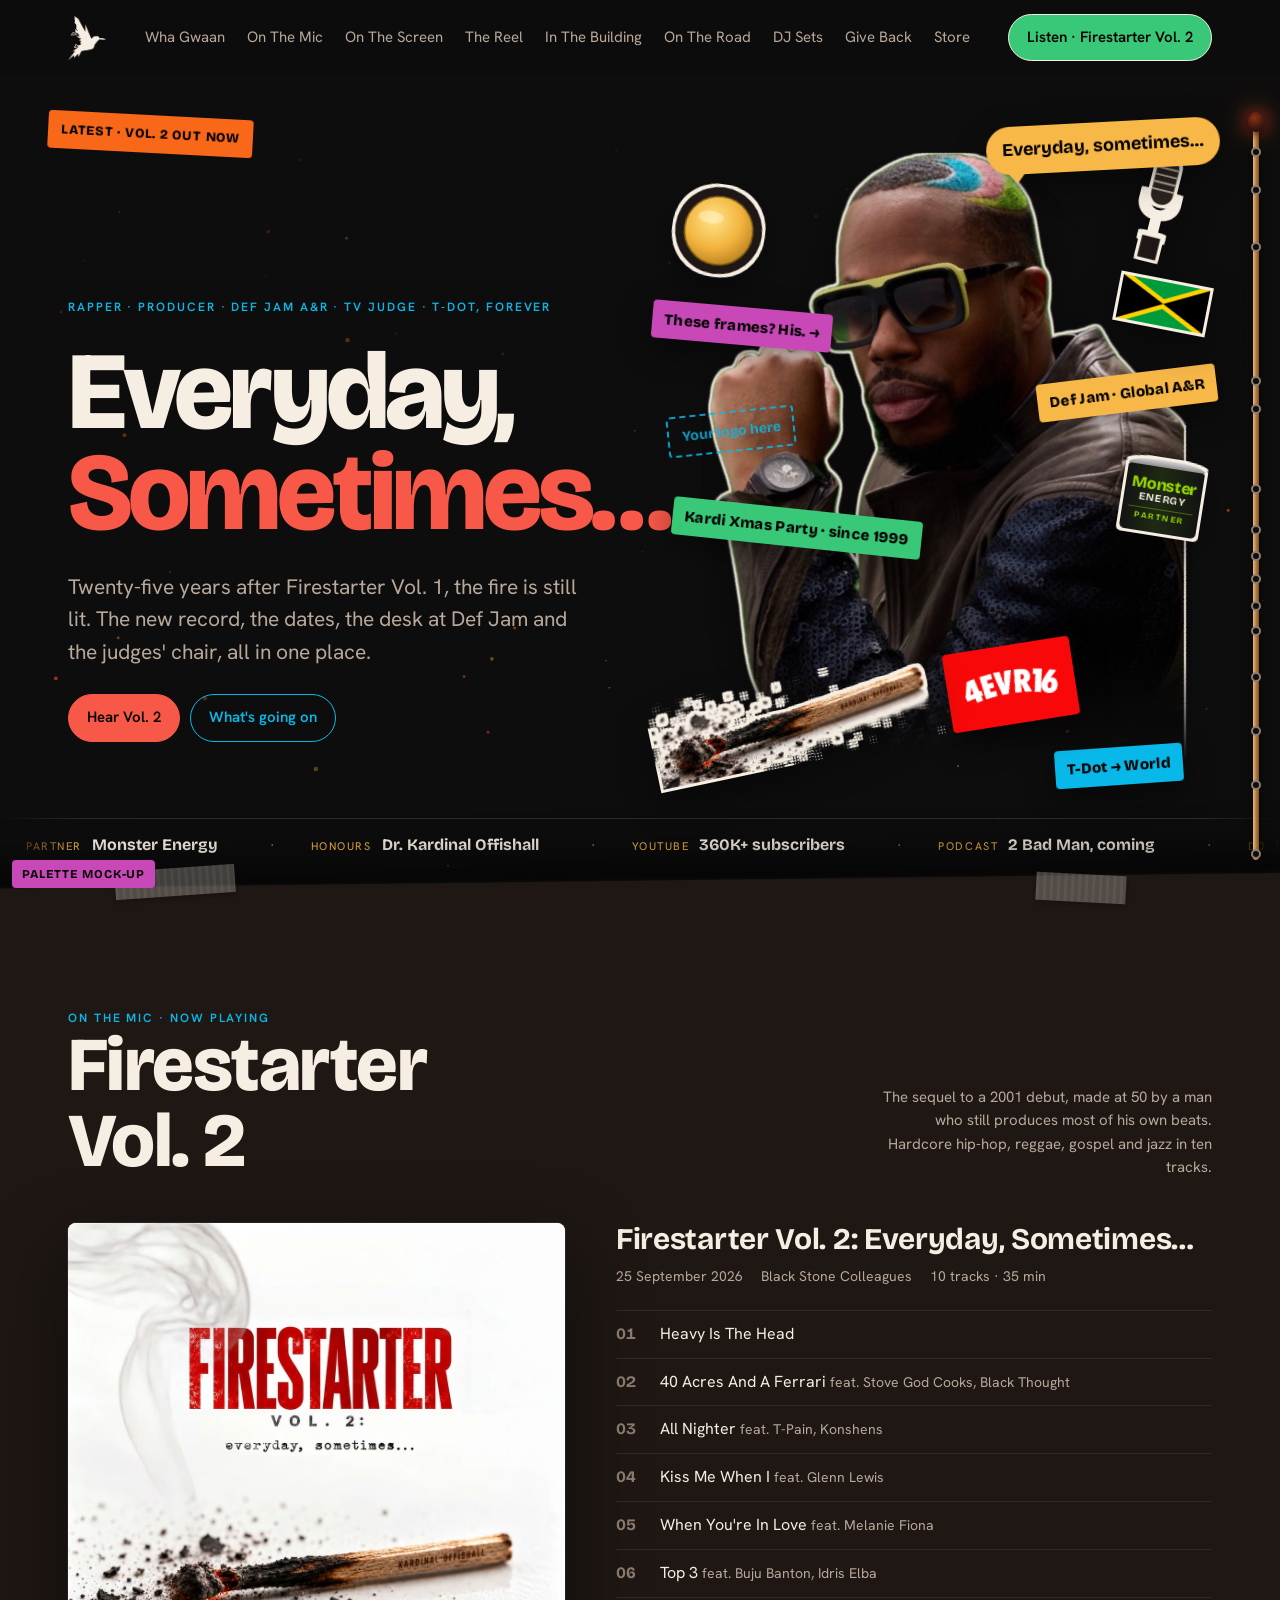
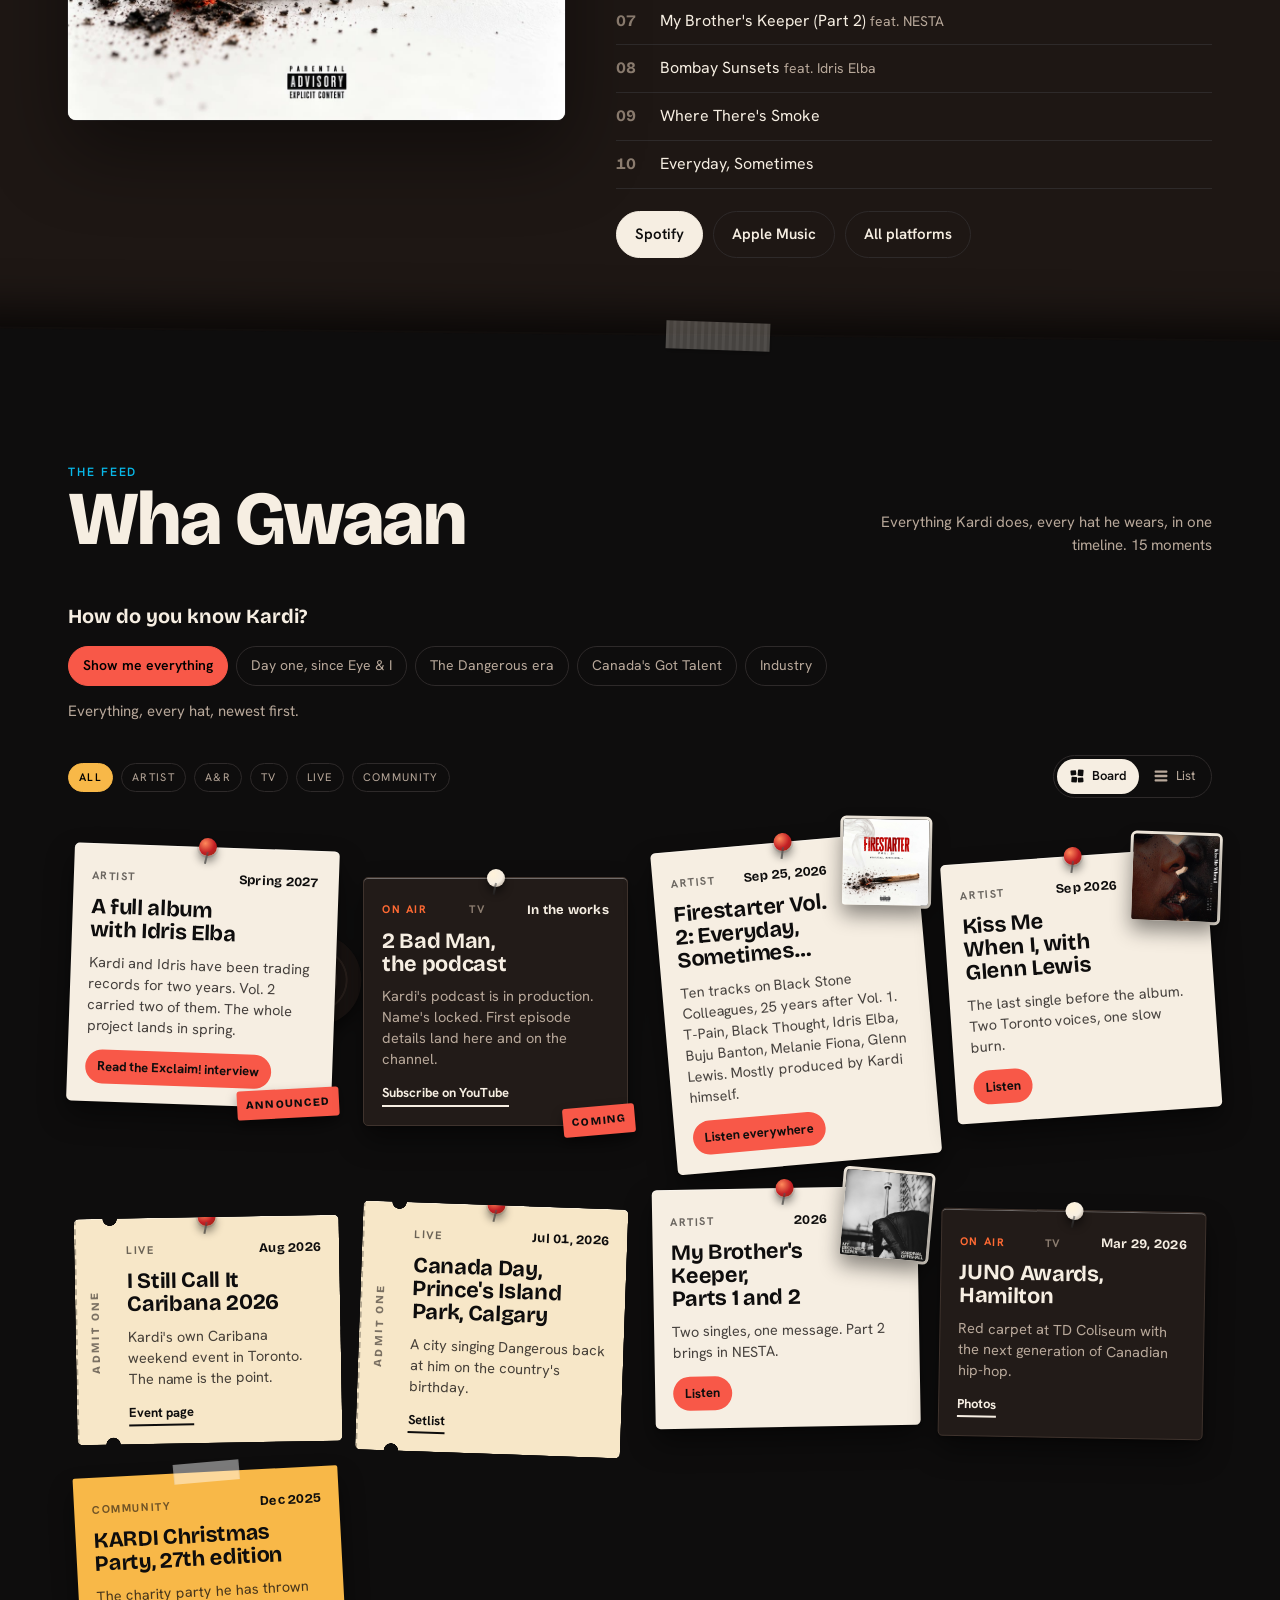
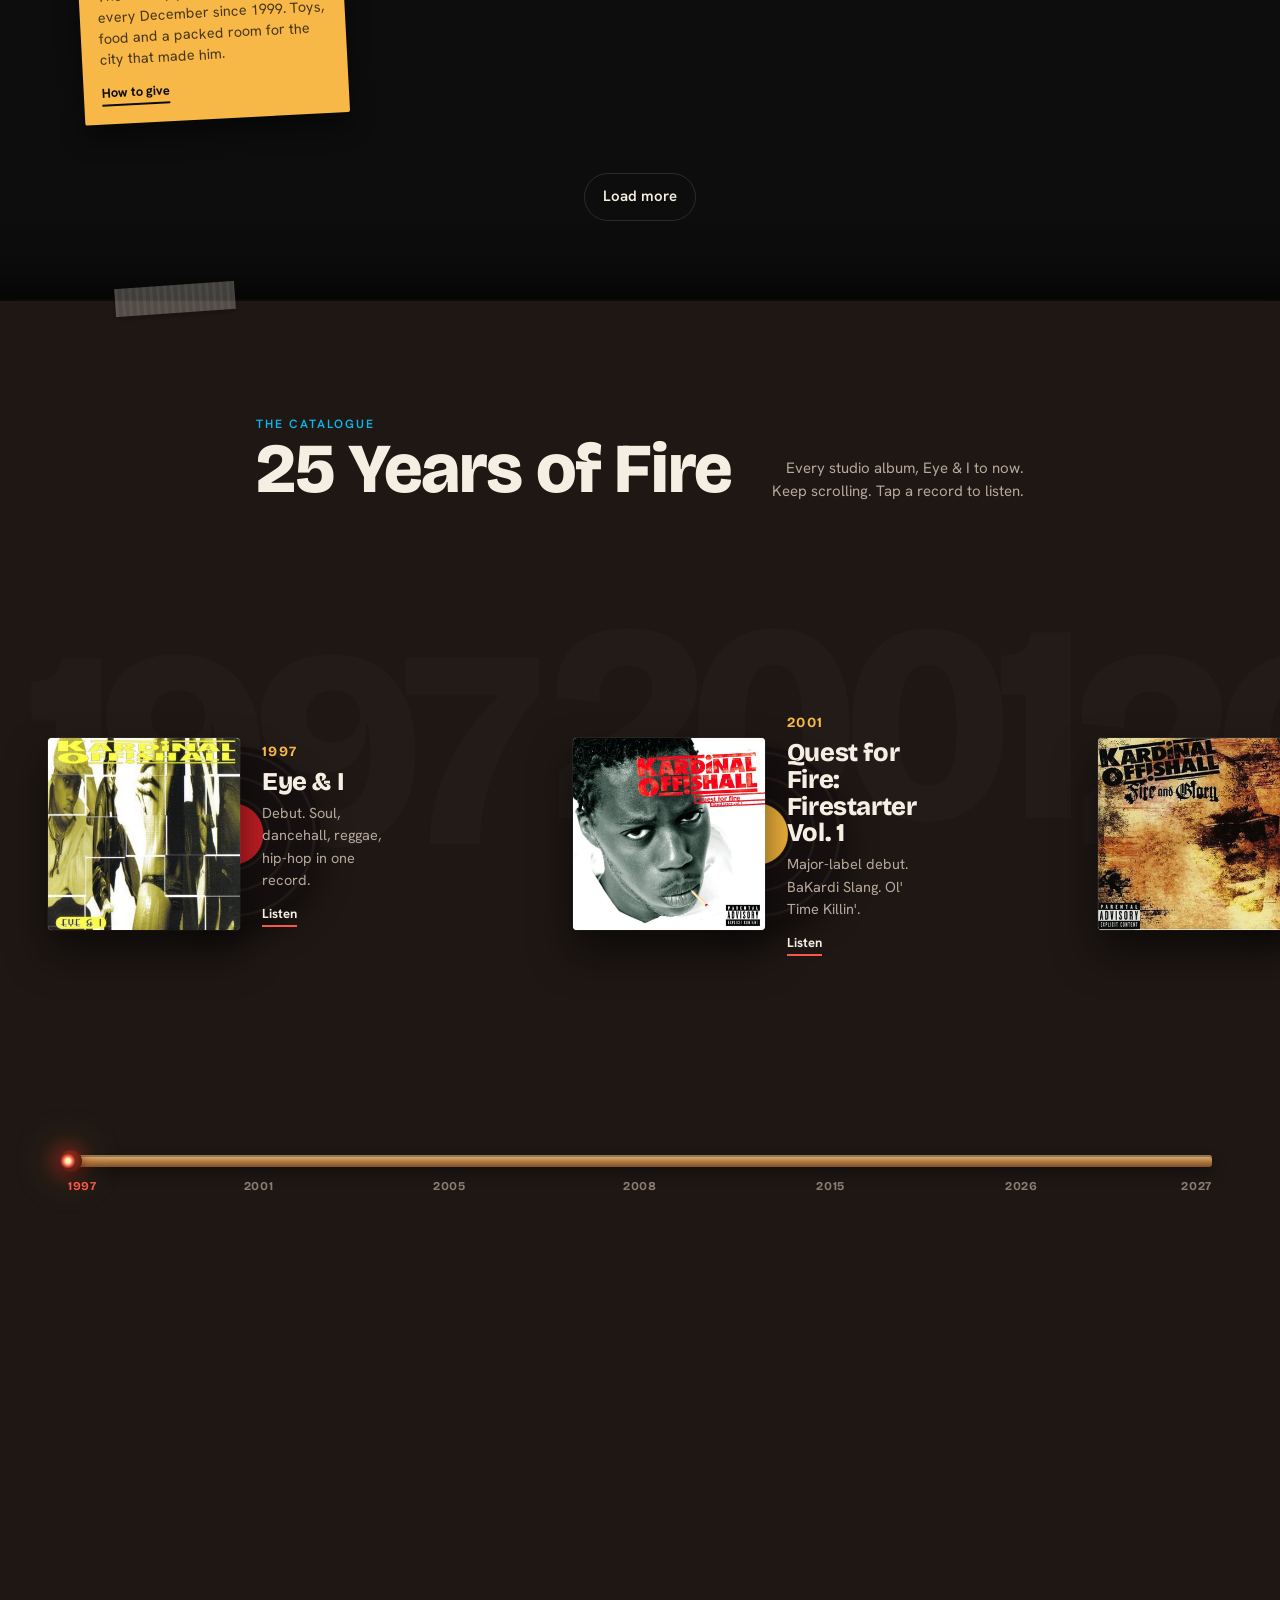
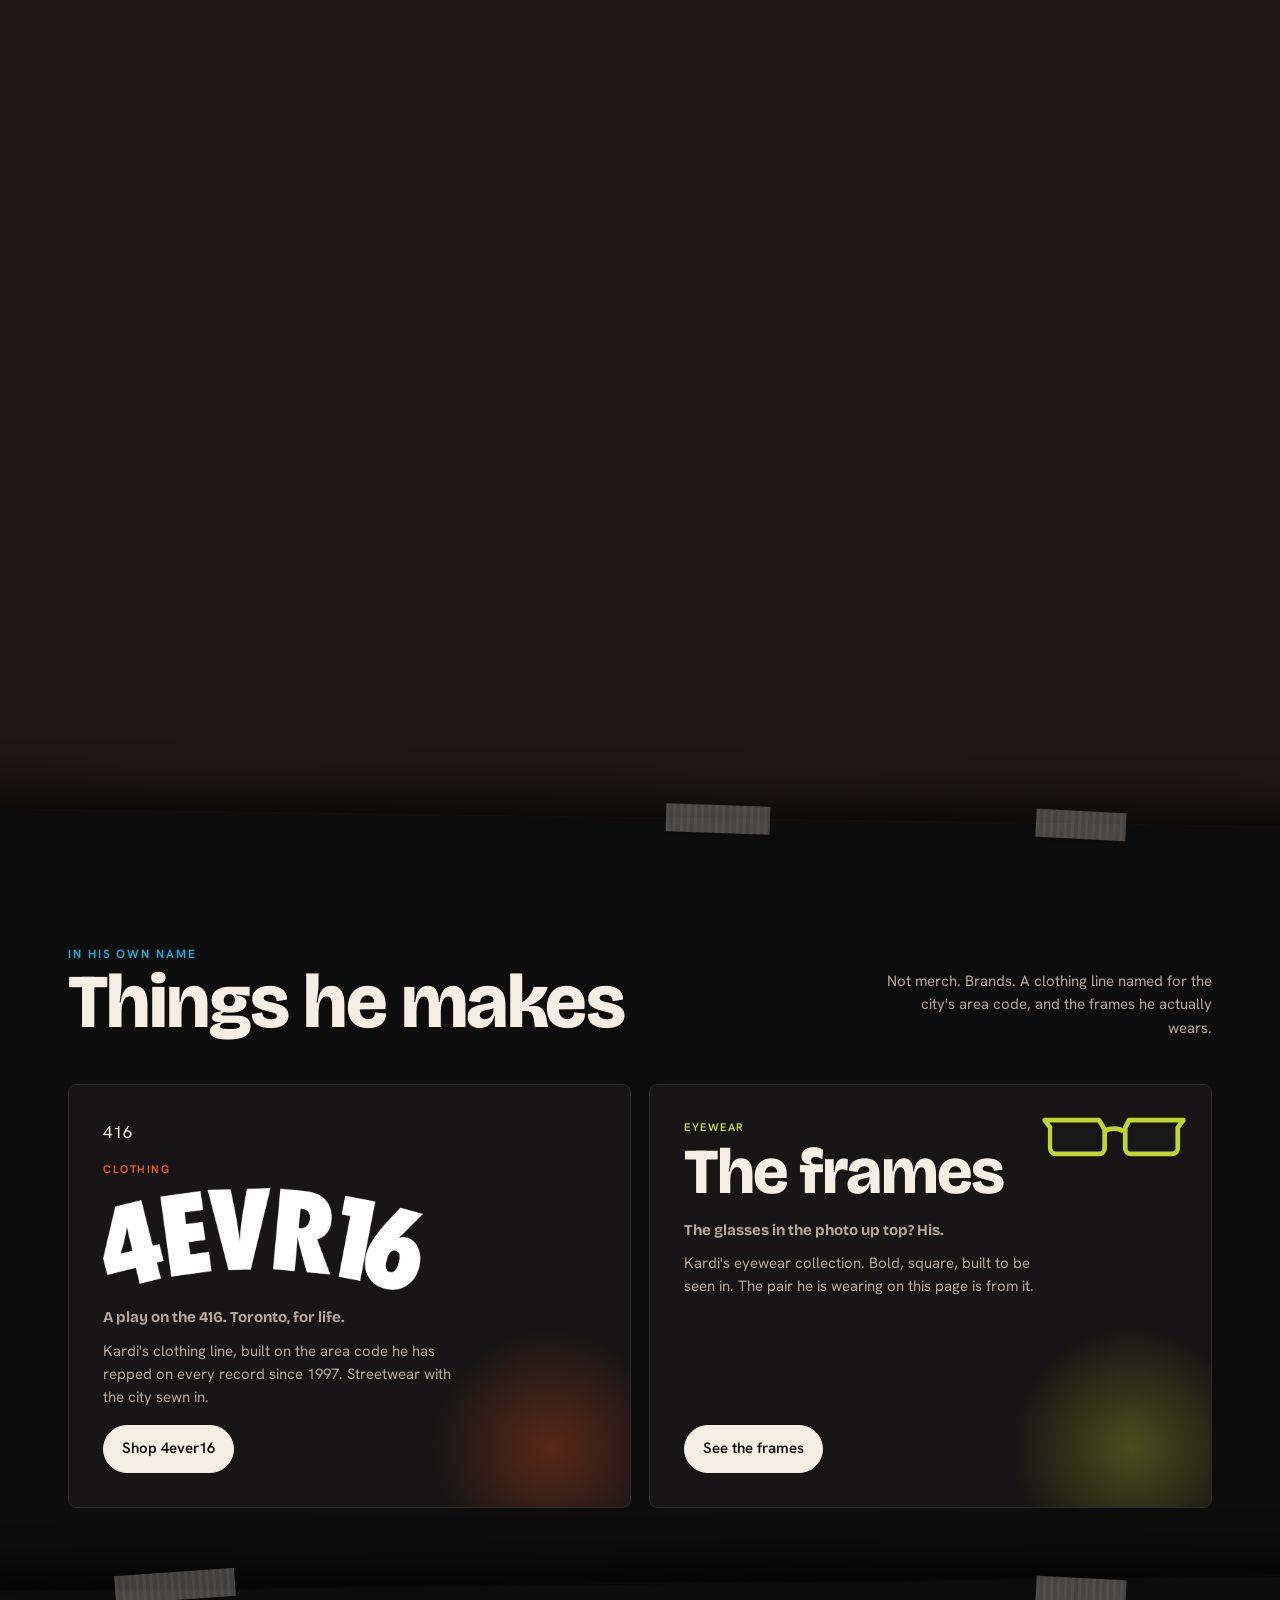
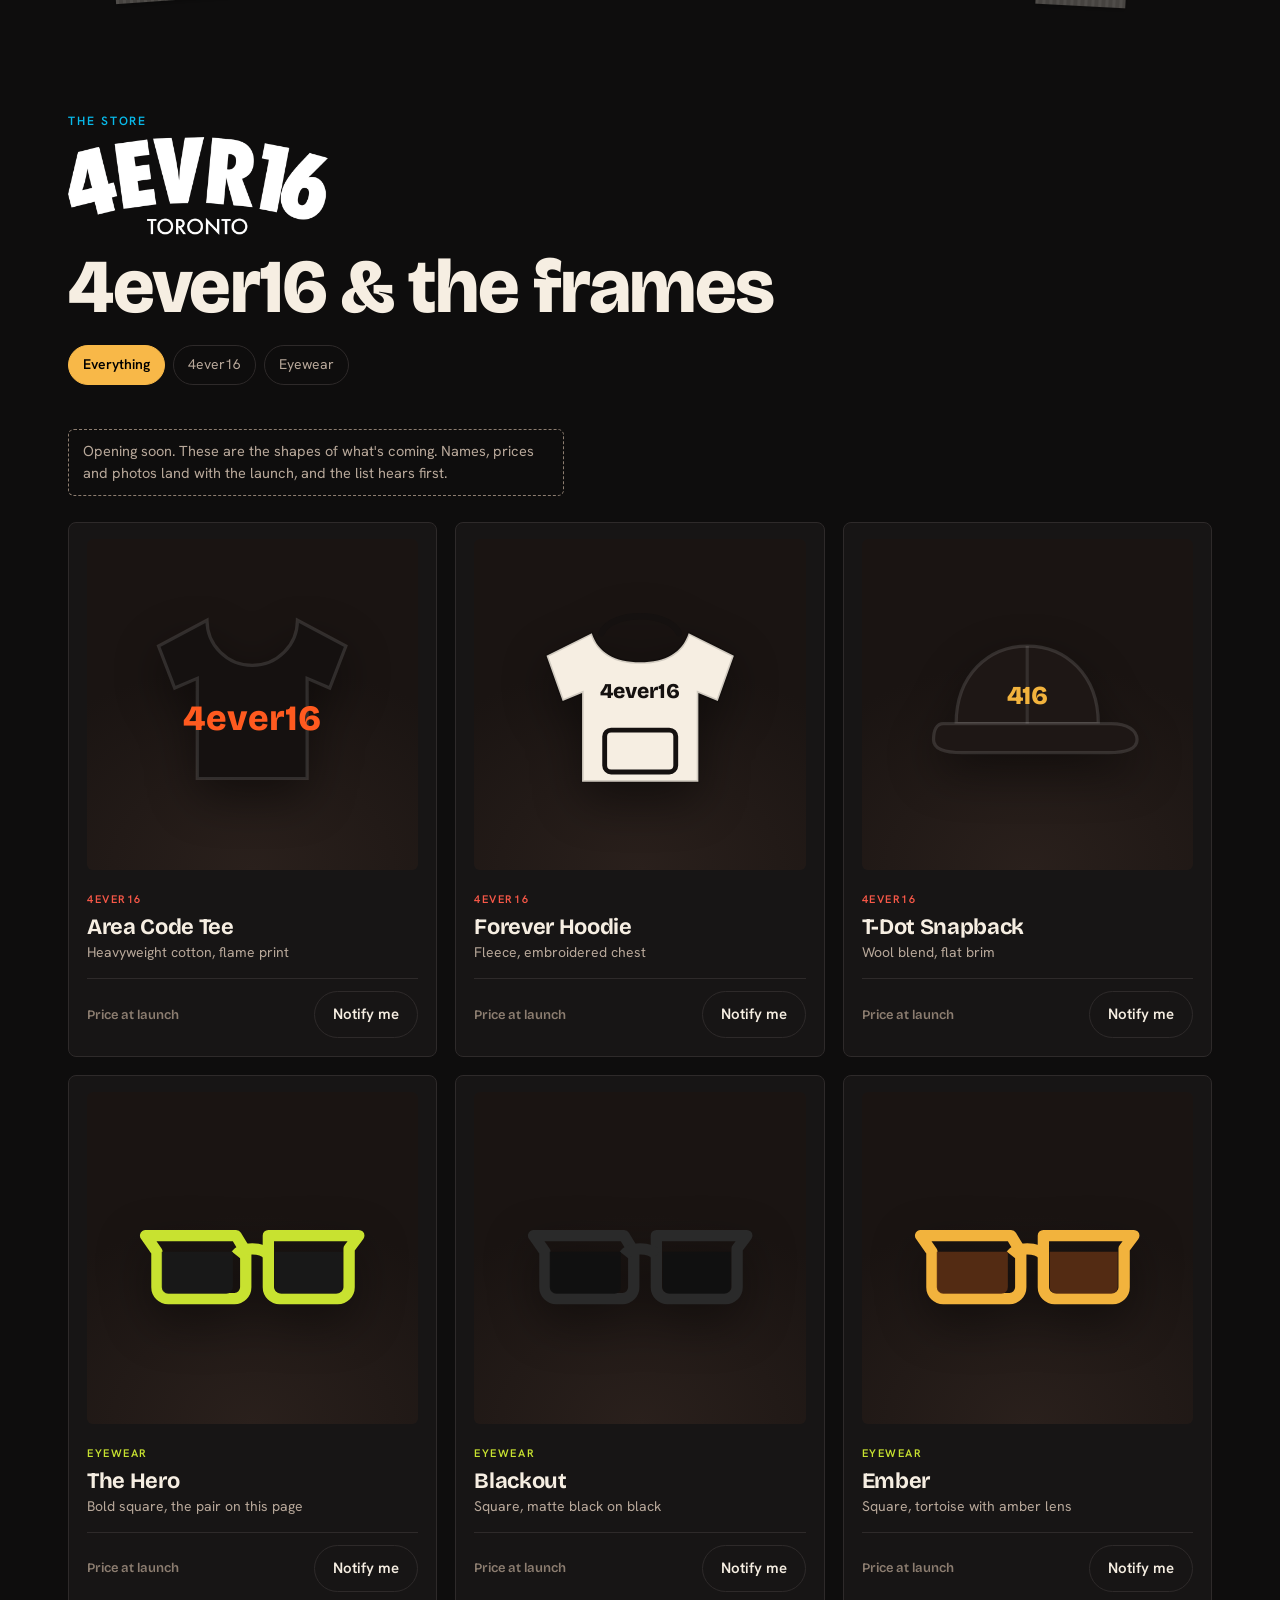
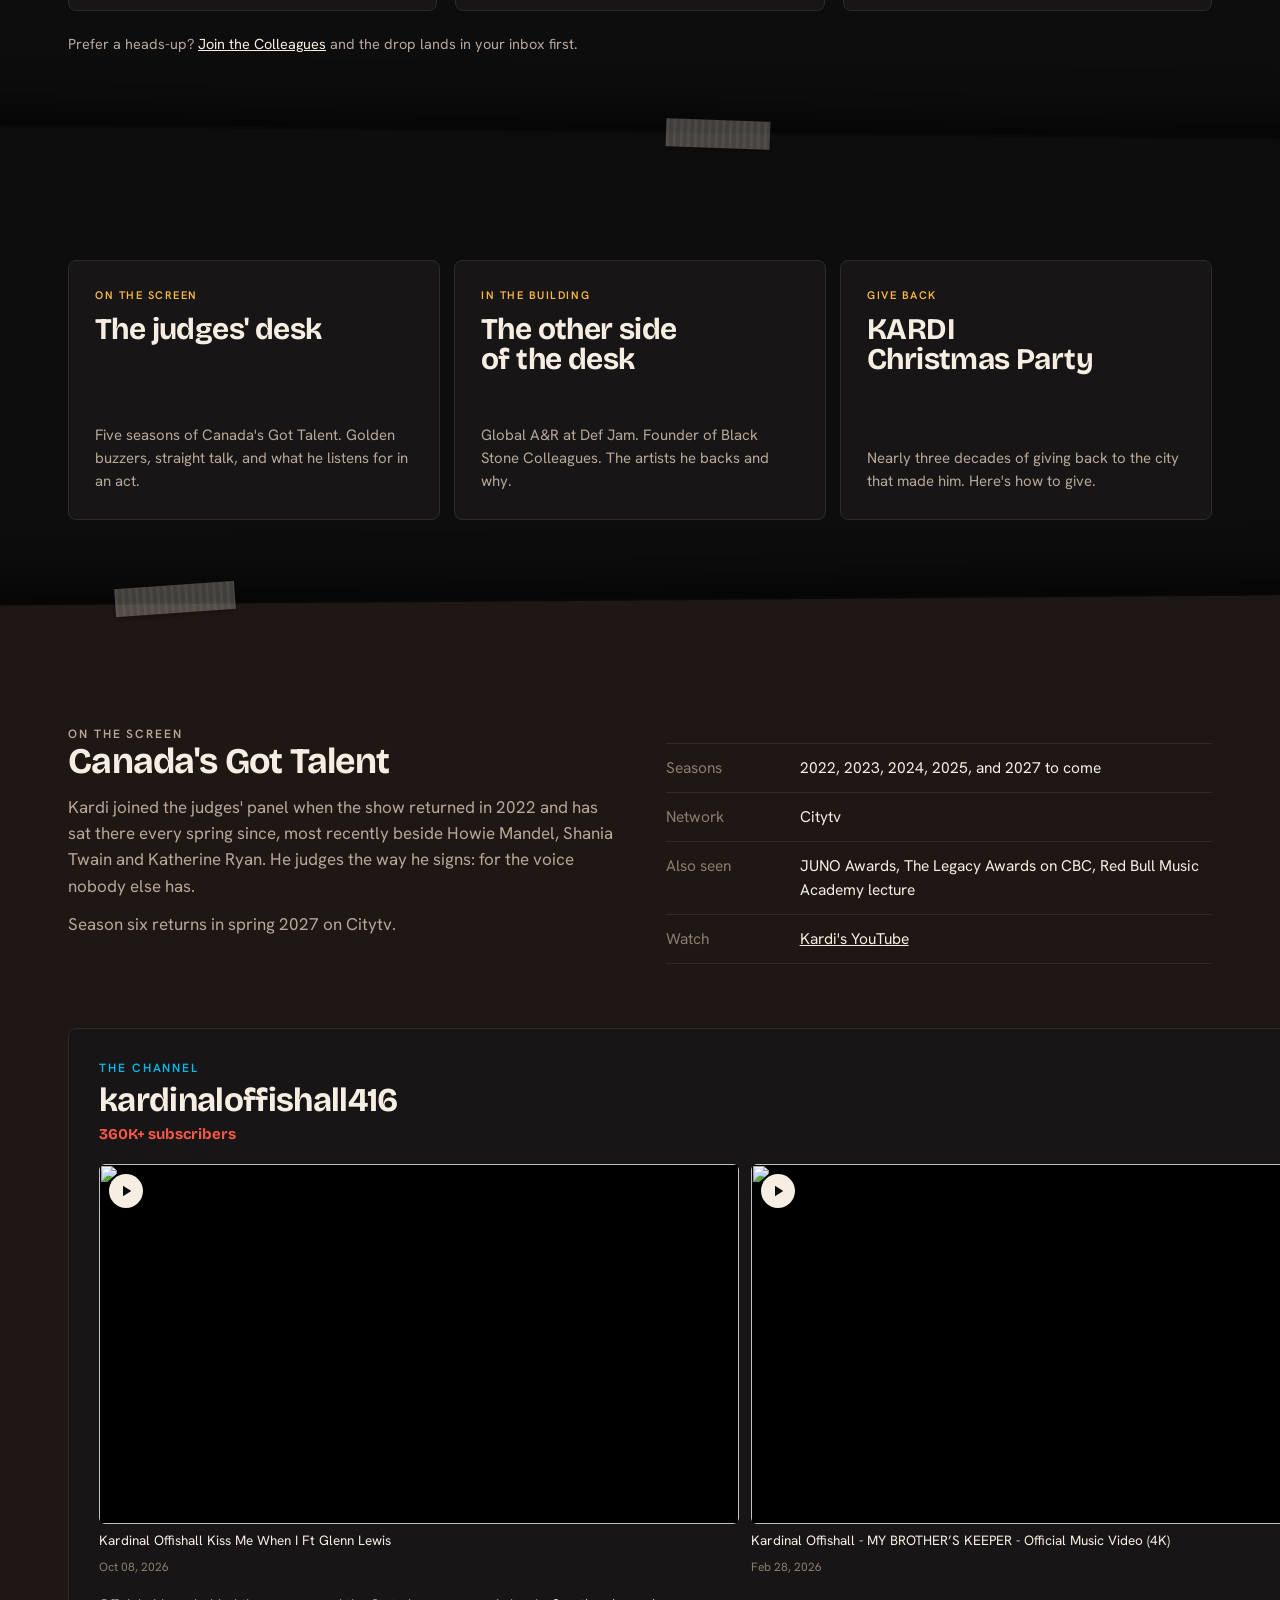
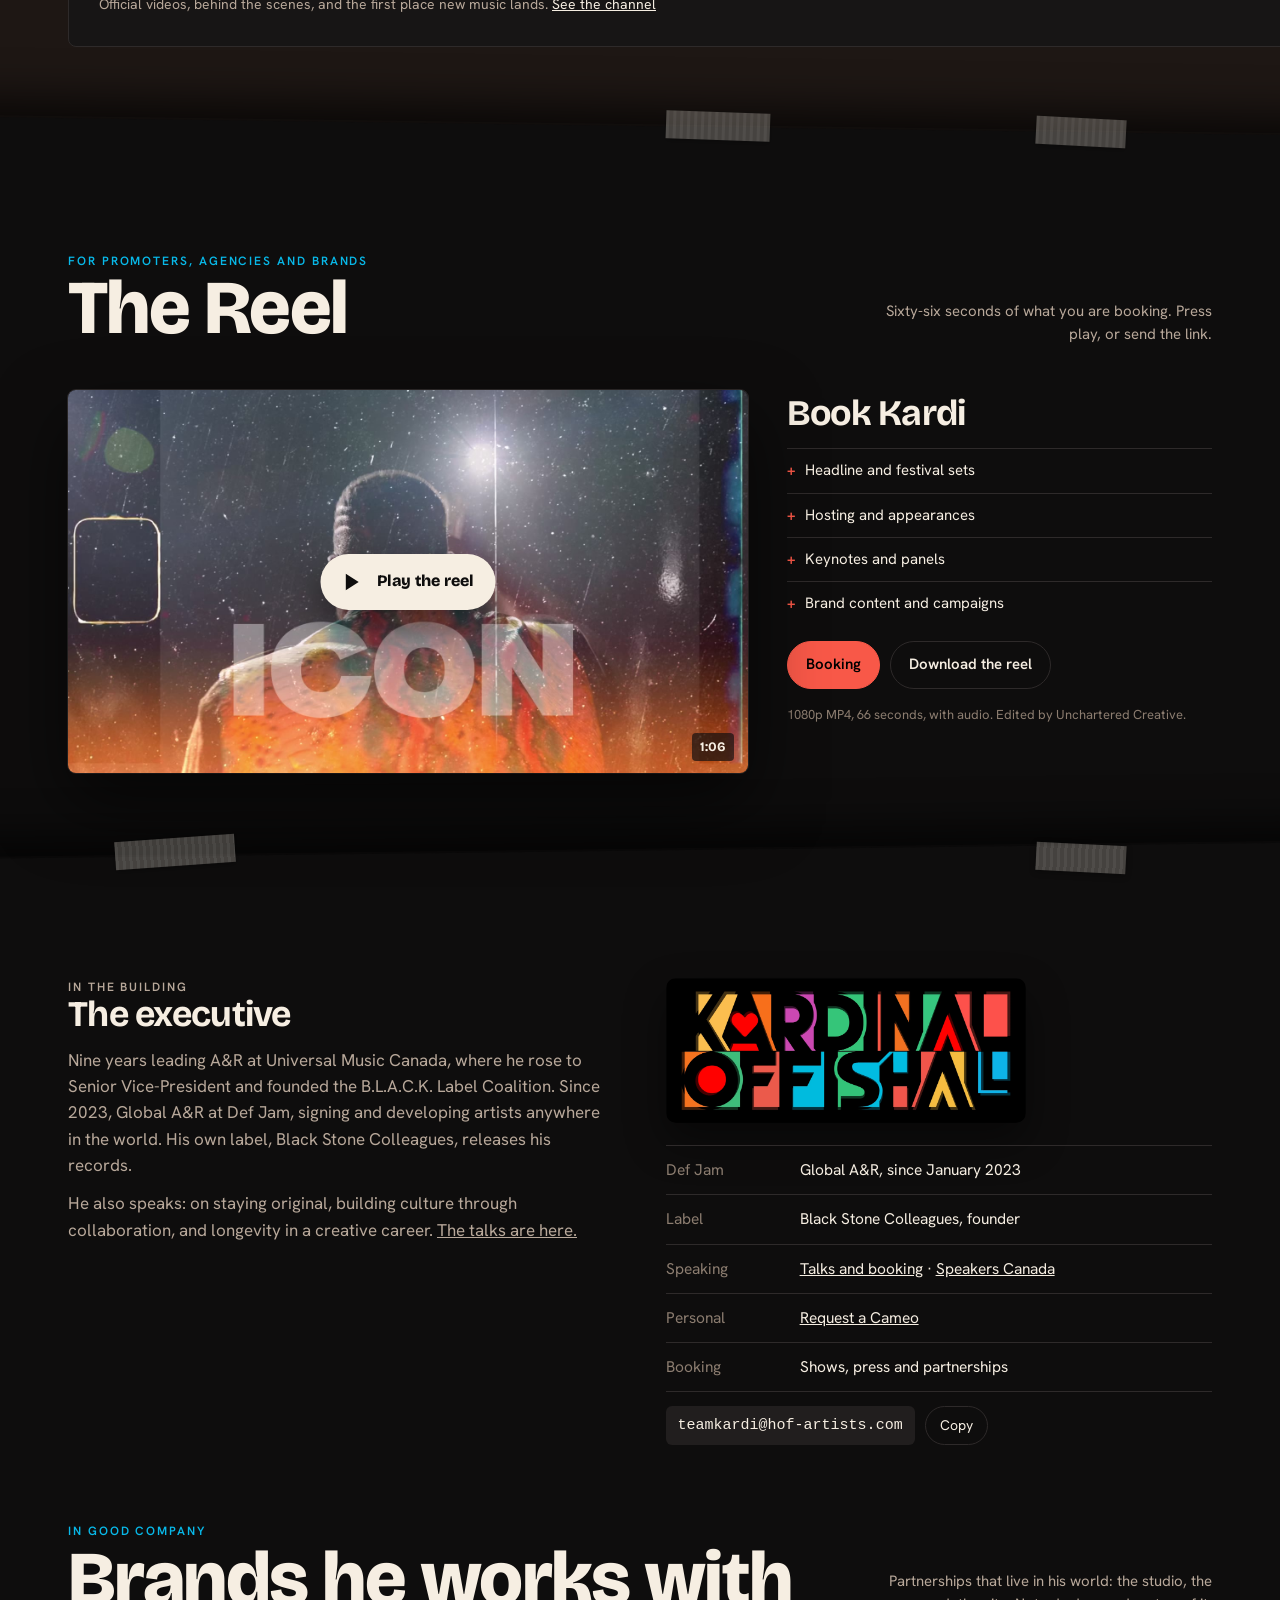
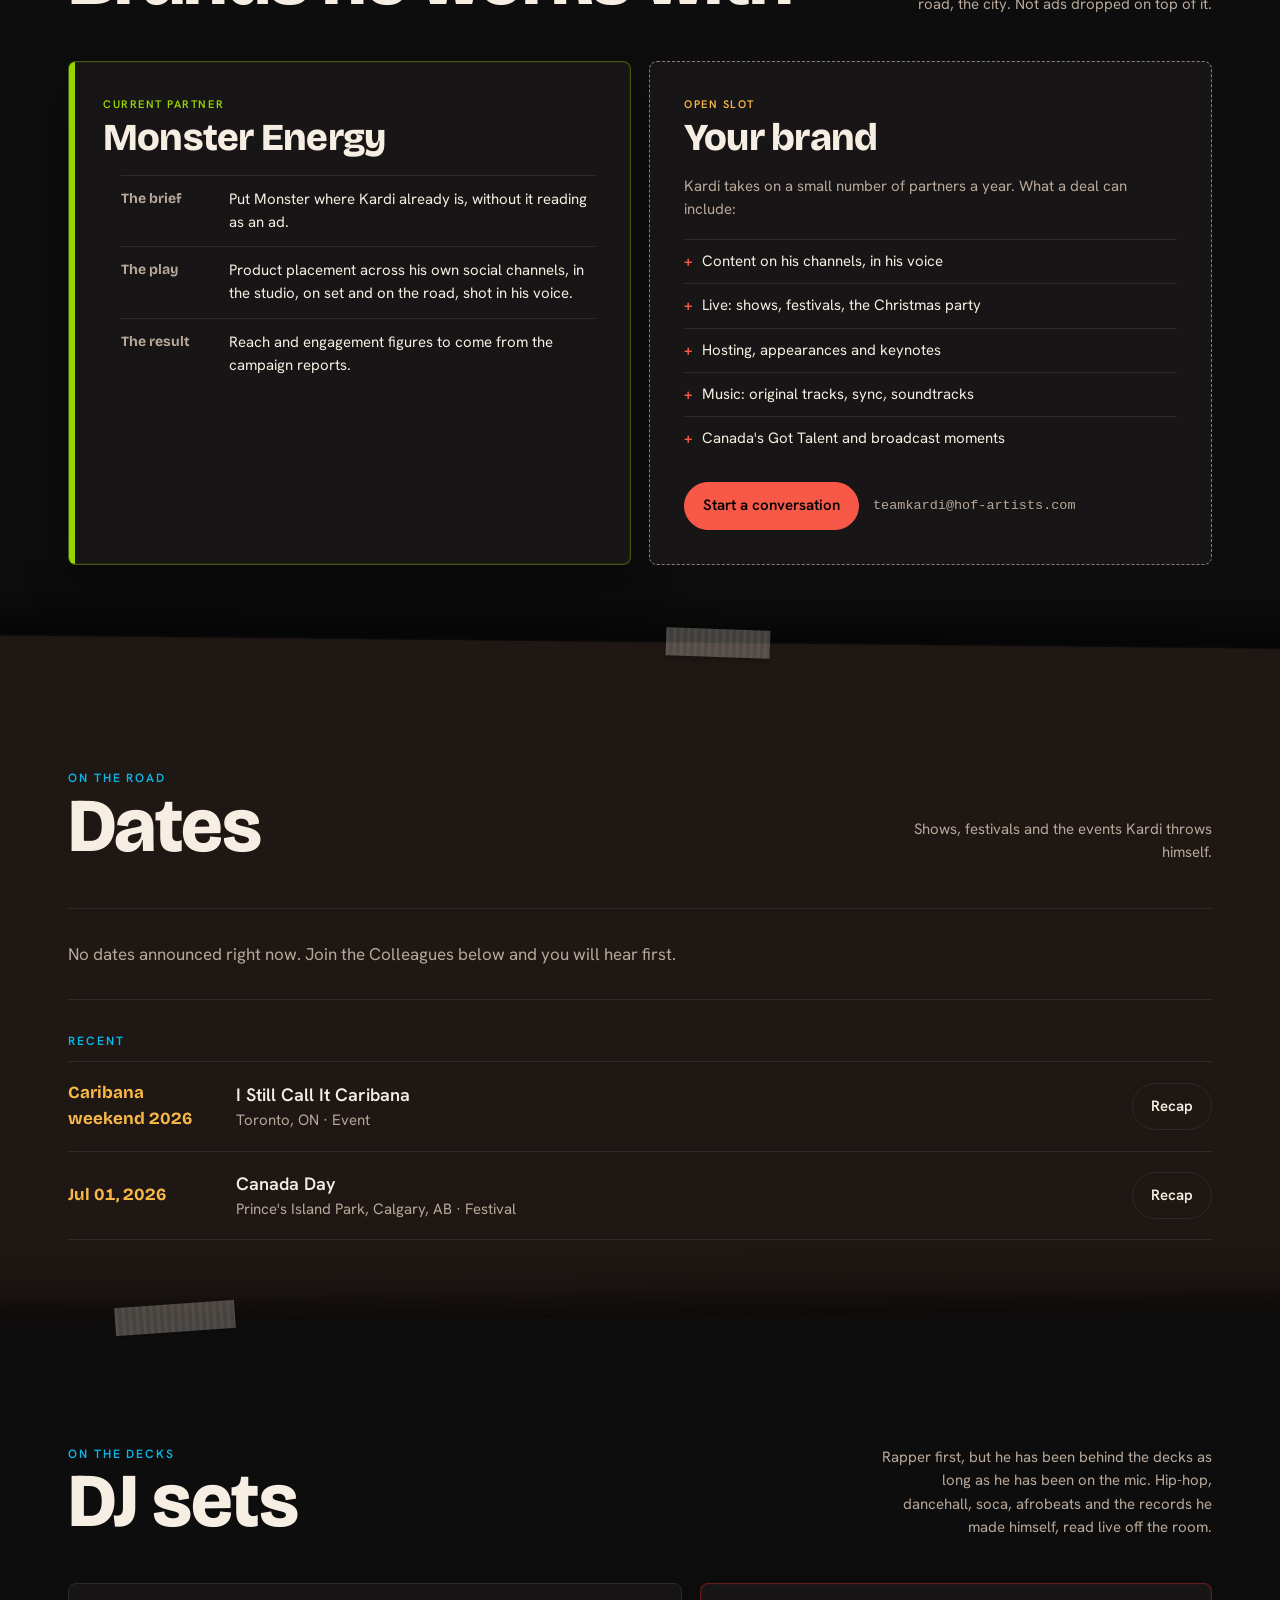
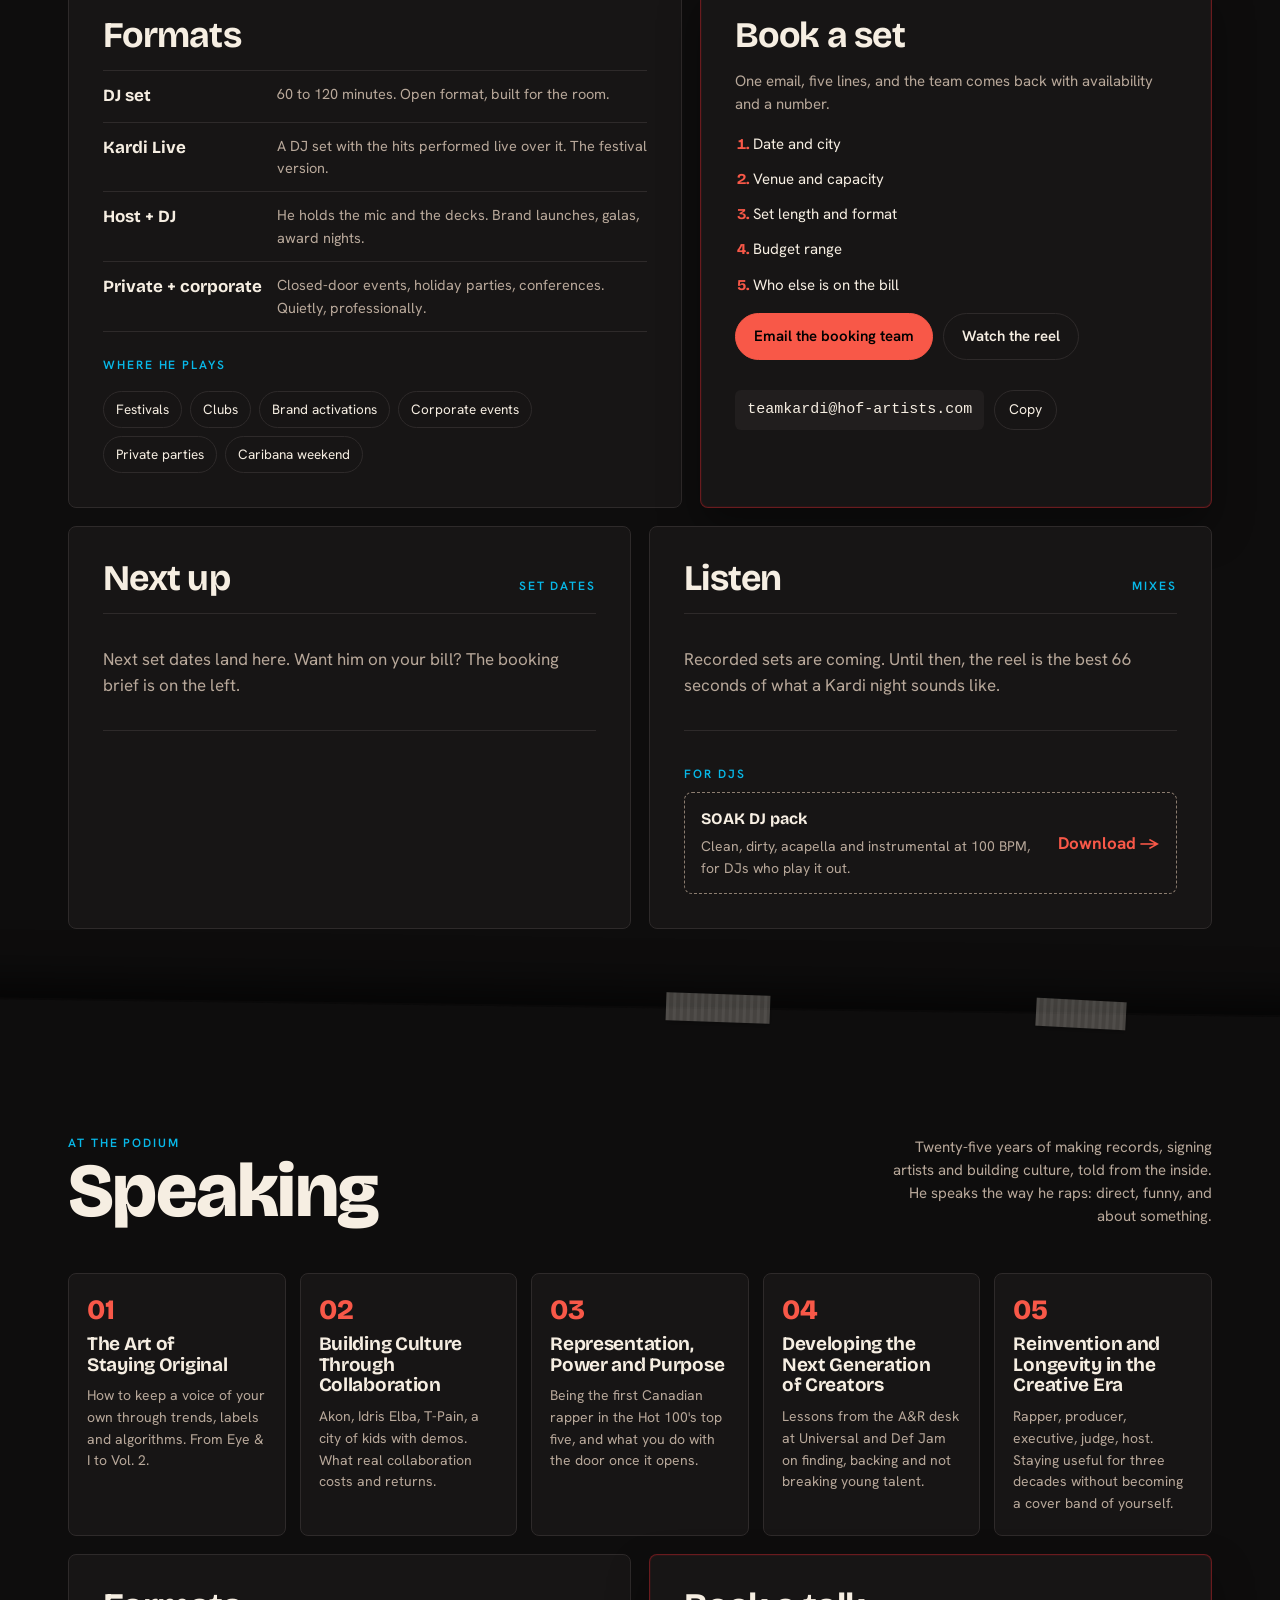
==== mock/hero-blocks.html @ d983a40d "Mock-up: the block-letter logo's palette on the site, unlinked at /mock/hero-blocks Co-Authored-By: " ====
<!doctype html>
<html lang="en-CA">
<head>
    <base href="../">
  <meta charset="utf-8">
  <meta name="viewport" content="width=device-width, initial-scale=1, viewport-fit=cover">
  <title>Mock-up · Kardinal Offishall</title>
  <meta name="description" content="Everyday, Sometimes… Rapper, producer, Def Jam A&R, TV judge. T-Dot, forever. New album Firestarter Vol. 2 out now. Everything Kardi, in one place.">
  <meta name="theme-color" content="#151110">
  <meta property="og:title" content="Kardinal Offishall">
  <meta property="og:description" content="Everyday, Sometimes… Firestarter Vol. 2 is out now. Everything Kardi, every hat, in one place.">
  <meta property="og:type" content="website">
  <meta property="og:image" content="assets/firestarter-vol2.jpg">
  <meta property="og:image:width" content="1080">
  <meta property="og:image:height" content="1080">
  <meta name="twitter:card" content="summary_large_image">
  <link rel="icon" href="assets/favicon.png" type="image/png" sizes="256x256">
  <link rel="apple-touch-icon" href="assets/apple-touch-icon.png">
  <link rel="preconnect" href="https://fonts.googleapis.com">
  <link rel="preconnect" href="https://fonts.gstatic.com" crossorigin>
  <link rel="stylesheet" href="https://fonts.googleapis.com/css2?family=Bricolage+Grotesque:opsz,wght@12..96,700;12..96,800&family=Hanken+Grotesk:ital,wght@0,400;0,600;1,400&display=swap">
  <link rel="stylesheet" href="css/site.css">
    <!-- Palette mock-up: the block-letter logo's colours on the site. Unlinked; compare against / -->
    <style>
      :root {
        --bg: #0E0D0D; --bg-2: #171515; --bg-3: #211E1E; --line: #2E2A2A;
        --blk-red: #F85848; --blk-green: #38C878; --blk-gold: #F8B848; --blk-cyan: #08B8E8; --blk-magenta: #C848B8; --blk-orange: #F86818; --blk-heart: #F80808;
        --flame: var(--blk-red); --flame-deep: #C93A2E; --ember: var(--blk-gold);
      }
      .eyebrow { color: var(--blk-cyan); }
      .hero h1 em { color: var(--blk-red); }
      .btn.flame { background: var(--blk-red); color: #000; }
      .hero-actions .btn:not(.flame) { border-color: var(--blk-cyan); color: var(--blk-cyan); }
      .hero-actions .btn:not(.flame):hover { background: var(--blk-cyan); color: #000; }
      .sticker { background: var(--blk-orange); color: #000; }
      /* Stickers: each prop takes one block from the logo, black type on colour, like the letters */
      .stk-text { color: #000; }
      .stk-defjam { background: var(--blk-gold); }
      .stk-xmas { background: var(--blk-green); }
      .stk-tdot { background: var(--blk-cyan); }
      .stk-frames { background: var(--blk-magenta); color: #000; }
      .stk-416 { background: var(--blk-heart); }
      .bubble { background: var(--blk-gold); color: #000; }
      .bubble::after { border-top-color: var(--blk-gold); }
      .stk-slot { border-color: var(--blk-cyan); color: var(--blk-cyan); }
      .ticker-track a .lab { color: var(--blk-gold); }
      .ticker-track a.open .name, .ticker-track a.open .lab { color: var(--blk-red); }
      .site-header .btn.primary { background: var(--blk-green); color: #000; }
      .chip[aria-pressed="true"] { background: var(--blk-gold); color: #000; border-color: var(--blk-gold); }
      .join { background: var(--blk-gold); }
      .join p, .join .eyebrow { color: #1A1200 !important; }
      .mock-tag { position: fixed; left: 12px; bottom: 12px; z-index: 99; background: var(--blk-magenta); color: #000; font: 700 12px/1 var(--display); letter-spacing: .08em; text-transform: uppercase; padding: 8px 10px; border-radius: 4px; }
    </style>

</head>
<body>
  <span class="mock-tag" aria-hidden="true">Palette mock-up</span>
  <a class="skip" href="#main">Skip to content</a>

  <header class="site-header">
    <div class="wrap header-row">
      <a class="wordmark" href="#top" aria-label="Kardinal Offishall, home"><img class="logo bird" src="assets/bird.png" alt="Kardinal Offishall" width="172" height="197" fetchpriority="high"></a>
      <nav class="nav" aria-label="Primary">
        <a href="#wha-gwaan">Wha Gwaan</a>
        <a href="#on-the-mic">On The Mic</a>
        <a href="#on-the-screen">On The Screen</a>
        <a href="#the-reel">The Reel</a>
        <a href="#in-the-building">In The Building</a>
        <a href="#on-the-road">On The Road</a>
        <a href="#on-the-decks">DJ Sets</a>
        <a href="#give-back">Give Back</a>
        <a href="#store">Store</a>
      </nav>
      <div class="header-actions">
        <a class="btn primary cta-long js-cta" id="cta-long" href="#" target="_blank" rel="noopener">Listen</a>
        <a class="btn primary cta-short js-cta" id="cta-short" href="#" target="_blank" rel="noopener">Listen</a>
        <button class="menu-btn" id="menu-btn" aria-expanded="false" aria-controls="mobile-nav" aria-label="Menu">
          <svg viewBox="0 0 24 24" fill="none" stroke="currentColor" stroke-width="2" stroke-linecap="round"><path d="M4 7h16M4 12h16M4 17h16"/></svg>
        </button>
      </div>
    </div>
    <nav class="mobile-nav wrap" id="mobile-nav" aria-label="Mobile">
      <a href="#wha-gwaan">Wha Gwaan</a>
      <a href="#on-the-mic">On The Mic</a>
      <a href="#on-the-screen">On The Screen</a>
      <a href="#the-reel">The Reel</a>
      <a href="#in-the-building">In The Building</a>
      <a href="#on-the-road">On The Road</a>
      <a href="#on-the-decks">DJ Sets</a>
      <a href="#give-back">Give Back</a>
      <a href="#store">Store</a>
    </nav>
  </header>

  <main id="main">
    <!-- ================= HERO ================= -->
    <section class="hero" id="top" aria-labelledby="hero-title">
      <canvas id="embers" aria-hidden="true"></canvas>
      <a class="sticker" id="sticker" href="#" target="_blank" rel="noopener">Latest</a>
      <div class="wrap hero-grid">
        <div class="hero-copy">
          <p class="eyebrow">Rapper · Producer · Def Jam A&amp;R · TV judge · T-Dot, forever</p>
          <h1 id="hero-title">Everyday, <em>Sometimes…</em></h1>
          <p class="sub">Twenty-five years after Firestarter Vol. 1, the fire is still lit. The new record, the dates, the desk at Def Jam and the judges' chair, all in one place.</p>
          <div class="hero-actions">
            <a class="btn flame js-cta" href="#" target="_blank" rel="noopener">Hear Vol. 2</a>
            <a class="btn" href="#wha-gwaan">What's going on</a>
          </div>
        </div>
        <div class="pile" id="pile">
          <div class="pile-stage">
            <!-- The portrait is a sticker. Scroll peels it off the page; hover lifts a corner. -->
            <div class="peel" id="hero-peel" style="--angle:-38deg">
              <div class="peel-layer peel-front"><div class="peel-rot"><img src="assets/kardi-cutout.png" alt="Kardinal Offishall in a leather jacket and yellow-framed sunglasses, fist raised" width="603" height="888" fetchpriority="high" draggable="false"></div></div>
              <div class="peel-layer peel-back" aria-hidden="true"><div class="peel-rot"><img src="assets/kardi-cutout.png" alt="" width="603" height="888" draggable="false"></div></div>
            </div>

            <!-- Props. Each sticker is a door into the site. -->
            <a class="stk stk-match" href="#on-the-mic" aria-label="Firestarter Vol. 2, on the mic" style="--r:-12deg;--depth:0.6">
              <img src="assets/match.png" alt="" width="640" height="200" draggable="false">
            </a>
            <a class="stk stk-mic" href="#on-the-road" aria-label="Dates, on the road" style="--r:14deg;--depth:1">
              <svg viewBox="0 0 64 120" aria-hidden="true"><rect x="20" y="4" width="24" height="52" rx="12" fill="#2A2320"/><g stroke="#B8A89A" stroke-width="2"><path d="M20 16h24M20 24h24M20 32h24M20 40h24"/></g><path d="M14 44v6c0 10 8 18 18 18s18-8 18-18v-6" fill="none" stroke="#F6EEE2" stroke-width="4"/><path d="M32 68v22M22 92h20" stroke="#F6EEE2" stroke-width="5" stroke-linecap="round"/><path d="M22 92v24h20V92" fill="#1E1715"/></svg>
            </a>
            <a class="stk stk-buzzer" href="#on-the-screen" aria-label="Canada's Got Talent, on the screen" style="--r:8deg;--depth:0.8">
              <svg viewBox="0 0 120 120" aria-hidden="true"><circle cx="60" cy="60" r="56" fill="#1E1715"/><circle cx="60" cy="60" r="44" fill="url(#gold)"/><circle cx="60" cy="60" r="44" fill="none" stroke="#7A5A14" stroke-width="2"/><ellipse cx="48" cy="44" rx="16" ry="8" fill="#FFF3C4" opacity=".55"/><defs><radialGradient id="gold" cx="40%" cy="35%" r="70%"><stop offset="0" stop-color="#FFE38A"/><stop offset=".6" stop-color="#F2B33D"/><stop offset="1" stop-color="#B9801E"/></radialGradient></defs></svg>
            </a>
            <a class="stk stk-text stk-defjam" href="#in-the-building" style="--r:-7deg;--depth:0.5">Def Jam · Global A&amp;R</a>
            <a class="stk stk-text stk-xmas" href="#give-back" style="--r:6deg;--depth:0.7">Kardi Xmas Party · since 1999</a>
            <a class="stk stk-text stk-tdot" href="#wha-gwaan" style="--r:-4deg;--depth:0.9">T-Dot → World</a>
            <a class="stk stk-flag" href="#give-back" aria-label="Jamaican roots, give back" style="--r:11deg;--depth:0.4">
              <svg viewBox="0 0 120 60" aria-hidden="true"><rect width="120" height="60" fill="#009B3A"/><path d="M0 0l120 60M120 0L0 60" stroke="#FED100" stroke-width="12"/><path d="M0 0l60 30L0 60zM120 0L60 30l60 30z" fill="#000"/></svg>
            </a>
            <a class="stk stk-can" href="#partners" aria-label="Partner: Monster Energy" style="--r:9deg;--depth:0.75">
              <span class="can-top"></span><span class="can-body"><b>Monster</b><i>Energy</i><em>Partner</em></span>
            </a>
            <a class="stk stk-slot" href="#partners" style="--r:-6deg;--depth:0.5">Your logo here</a>
            <a class="stk stk-416" href="#store" aria-label="4ever16, his clothing line" style="--r:-9deg;--depth:0.65"><img src="assets/4ever16-logo.png" alt="" width="900" height="287" draggable="false"></a>
            <a class="stk stk-text stk-frames" href="#store" aria-label="The frames he is wearing are his own eyewear" style="--r:5deg;--depth:0.9">These frames? His. →</a>
            <a class="bubble" href="#wha-gwaan" id="bubble" style="--r:-3deg;--depth:1.1"><span id="bubble-text">Wha gwaan?</span></a>
          </div>
        </div>
      </div>
      <!-- Partner ticker: who he works with, and the open slot. Items come from data/links.json. -->
      <div class="ticker" aria-label="Partners">
        <div class="ticker-track" id="ticker"></div>
      </div>
    </section>

    <!-- ================= NOW PLAYING ================= -->
    <section class="section paper" id="on-the-mic" aria-labelledby="np-head">
      <div class="wrap">
        <div class="section-head reveal">
          <div>
            <p class="eyebrow">On The Mic · Now playing</p>
            <h2 id="np-head">Firestarter<br>Vol. 2</h2>
          </div>
          <p class="right">The sequel to a 2001 debut, made at 50 by a man who still produces most of his own beats. Hardcore hip-hop, reggae, gospel and jazz in ten tracks.</p>
        </div>
        <div class="np reveal">
          <div class="cover">
            <video id="cover-video" autoplay muted loop playsinline preload="metadata" poster="assets/firestarter-vol2.jpg" width="1080" height="1080" aria-label="Animated artwork for Firestarter Vol. 2: Everyday, Sometimes… A burnt match smoulders on white as smoke rises.">
              <source src="assets/firestarter-vol2.mp4" type="video/mp4">
              <img src="assets/firestarter-vol2.jpg" alt="Firestarter Vol. 2: Everyday, Sometimes… album artwork">
            </video>
          </div>
          <div class="np-meta">
            <div>
              <h3 id="np-title" style="font-size:clamp(22px,2.4vw,30px);letter-spacing:-0.01em">Firestarter Vol. 2</h3>
              <div class="facts" id="np-facts"></div>
            </div>
            <ol class="tracks" id="tracks"></ol>
            <div class="stream" id="stream"></div>
          </div>
        </div>
      </div>
    </section>

    <!-- ================= WHA GWAAN FEED ================= -->
    <section class="section" id="wha-gwaan" aria-labelledby="feed-head">
      <div class="wrap">
        <div class="section-head reveal">
          <div>
            <p class="eyebrow">The feed</p>
            <h2 id="feed-head">Wha Gwaan</h2>
          </div>
          <p class="right">Everything Kardi does, every hat he wears, in one timeline. <span id="feed-count"></span></p>
        </div>

        <div class="lanes reveal">
          <p class="q">How do you know Kardi?</p>
          <div class="chips" role="group" aria-label="Pick your lane">
            <button class="chip lane" data-lane="all" aria-pressed="true">Show me everything</button>
            <button class="chip lane" data-lane="dayones" aria-pressed="false">Day one, since Eye &amp; I</button>
            <button class="chip lane" data-lane="dangerous" aria-pressed="false">The Dangerous era</button>
            <button class="chip lane" data-lane="cgt" aria-pressed="false">Canada's Got Talent</button>
            <button class="chip lane" data-lane="industry" aria-pressed="false">Industry</button>
          </div>
          <p class="lane-note" id="lane-note"></p>
          <div class="filter-row">
            <div class="chips hats" role="group" aria-label="Filter by hat">
              <button class="chip hat" data-hat="all" aria-pressed="true">All</button>
              <button class="chip hat" data-hat="artist" aria-pressed="false">Artist</button>
              <button class="chip hat" data-hat="ar" aria-pressed="false">A&amp;R</button>
              <button class="chip hat" data-hat="tv" aria-pressed="false">TV</button>
              <button class="chip hat" data-hat="live" aria-pressed="false">Live</button>
              <button class="chip hat" data-hat="community" aria-pressed="false">Community</button>
            </div>
            <div class="view-toggle" role="group" aria-label="View">
              <button class="view-btn" id="view-board" data-view="board" aria-pressed="true" title="Pinboard">
                <svg viewBox="0 0 20 20" aria-hidden="true"><rect x="2" y="3" width="7" height="6" rx="1" transform="rotate(-6 5.5 6)"/><rect x="11" y="2" width="7" height="8" rx="1" transform="rotate(5 14.5 6)"/><rect x="3" y="11" width="7" height="7" rx="1" transform="rotate(4 6.5 14.5)"/><rect x="11" y="12" width="7" height="6" rx="1" transform="rotate(-5 14.5 15)"/></svg>
                <span>Board</span>
              </button>
              <button class="view-btn" id="view-list" data-view="list" aria-pressed="false" title="List">
                <svg viewBox="0 0 20 20" aria-hidden="true"><rect x="2" y="3" width="16" height="3" rx="1"/><rect x="2" y="8.5" width="16" height="3" rx="1"/><rect x="2" y="14" width="16" height="3" rx="1"/></svg>
                <span>List</span>
              </button>
            </div>
          </div>
        </div>

        <div class="feed board reveal" id="feed" aria-live="polite"></div>
        <div class="feed-foot"><button class="btn" id="more" hidden>Load more</button></div>
      </div>
    </section>

    <!-- ================= 25 YEARS ================= -->
    <section class="years paper" id="years" aria-labelledby="years-head">
      <div class="years-stage">
        <div class="wrap years-top">
          <div>
            <p class="eyebrow">The catalogue</p>
            <h2 id="years-head">25 Years of Fire</h2>
          </div>
          <p class="years-hint">Every studio album, Eye &amp; I to now. Keep scrolling. Tap a record to listen.</p>
        </div>
        <div class="years-track" id="years-track" tabindex="0" aria-label="Albums, oldest to newest"></div>
        <div class="wrap fuse-wrap" aria-hidden="true">
          <div class="fuse" id="fuse">
            <div class="fuse-burnt" id="fuse-burnt"></div>
            <div class="ember" id="ember"></div>
          </div>
          <div class="fuse-ticks" id="fuse-ticks"></div>
        </div>
      </div>
    </section>

    <!-- ================= IN HIS OWN NAME: 4ever16 + eyewear ================= -->
    <section class="section" id="goods" aria-labelledby="goods-head">
      <div class="wrap">
        <div class="section-head reveal">
          <div>
            <p class="eyebrow">In His Own Name</p>
            <h2 id="goods-head">Things he makes</h2>
          </div>
          <p class="right">Not merch. Brands. A clothing line named for the city's area code, and the frames he actually wears.</p>
        </div>
        <div class="goods-grid reveal" id="goods-grid"></div>
      </div>
    </section>

    <!-- ================= THE STORE ================= -->
    <section class="section" id="store" aria-labelledby="store-head">
      <div class="wrap">
        <div class="section-head reveal">
          <div>
            <p class="eyebrow">The Store</p>
            <img class="store-mark" src="assets/4ever16-toronto.png" alt="4ever16 Toronto" width="900" height="340" loading="lazy">
            <h2 id="store-head">4ever16 &amp; the frames</h2>
          </div>
          <div class="chips store-filters" role="group" aria-label="Filter the store">
            <button class="chip sf" data-brand="all" aria-pressed="true">Everything</button>
            <button class="chip sf" data-brand="4ever16" aria-pressed="false">4ever16</button>
            <button class="chip sf" data-brand="eyewear" aria-pressed="false">Eyewear</button>
          </div>
        </div>
        <p class="store-notice reveal" id="store-notice"></p>
        <div class="store-grid reveal" id="store-grid"></div>
        <p class="store-fine reveal">Prefer a heads-up? <a href="#join">Join the Colleagues</a> and the drop lands in your inbox first.</p>
      </div>
    </section>

    <!-- ================= TILES ================= -->
    <section class="section" aria-label="More from Kardi">
      <div class="wrap">
        <div class="tiles reveal">
          <a class="tile" href="#on-the-screen">
            <div><p class="lab">On The Screen</p><h3>The judges' desk</h3></div>
            <p>Five seasons of Canada's Got Talent. Golden buzzers, straight talk, and what he listens for in an act.</p>
          </a>
          <a class="tile" href="#in-the-building">
            <div><p class="lab">In The Building</p><h3>The other side of the desk</h3></div>
            <p>Global A&amp;R at Def Jam. Founder of Black Stone Colleagues. The artists he backs and why.</p>
          </a>
          <a class="tile" href="#give-back">
            <div><p class="lab">Give Back</p><h3>KARDI Christmas Party</h3></div>
            <p>Nearly three decades of giving back to the city that made him. Here's how to give.</p>
          </a>
        </div>
      </div>
    </section>

    <!-- ================= ON THE SCREEN ================= -->
    <section class="section paper" id="on-the-screen" aria-labelledby="screen-head">
      <div class="wrap two">
        <div class="reveal">
          <p class="eyebrow">On The Screen</p>
          <h3 id="screen-head">Canada's Got Talent</h3>
          <p>Kardi joined the judges' panel when the show returned in 2022 and has sat there every spring since, most recently beside Howie Mandel, Shania Twain and Katherine Ryan. He judges the way he signs: for the voice nobody else has.</p>
          <p>Season six returns in spring 2027 on Citytv.</p>
        </div>
        <div class="reveal">
          <ul class="facts-list">
            <li><span class="k">Seasons</span><span>2022, 2023, 2024, 2025, and 2027 to come</span></li>
            <li><span class="k">Network</span><span>Citytv</span></li>
            <li><span class="k">Also seen</span><span>JUNO Awards, The Legacy Awards on CBC, Red Bull Music Academy lecture</span></li>
            <li><span class="k">Watch</span><span><a href="https://www.youtube.com/kardinaloffishall416" target="_blank" rel="noopener">Kardi's YouTube</a></span></li>
          </ul>
        </div>
      </div>

      <!-- The channel and the podcast -->
      <div class="wrap screen-extra reveal">
        <article class="yt-card">
          <div class="yt-head">
            <div>
              <p class="eyebrow">The channel</p>
              <h3 class="yt-name"><span id="yt-handle">KardinalOffishall416</span></h3>
              <p class="yt-subs" id="yt-subs">360K+ subscribers</p>
            </div>
            <a class="btn primary js-yt" href="https://www.youtube.com/kardinaloffishall416" target="_blank" rel="noopener">Subscribe</a>
          </div>
          <div class="yt-videos" id="yt-videos"></div>
          <p class="yt-fine">Official videos, behind the scenes, and the first place new music lands. <a class="js-yt" href="https://www.youtube.com/kardinaloffishall416" target="_blank" rel="noopener">See the channel</a></p>
        </article>
        <article class="pod-card">
          <span class="pod-tag" id="pod-status">In the works</span>
          <div class="pod-art" aria-hidden="true">
            <svg viewBox="0 0 120 120"><circle cx="60" cy="60" r="56" fill="#1E1715" stroke="#3A2E29" stroke-width="2"/><rect x="48" y="22" width="24" height="46" rx="12" fill="#F6EEE2"/><path d="M38 56v6c0 12 10 22 22 22s22-10 22-22v-6" fill="none" stroke="#E3242B" stroke-width="5" stroke-linecap="round"/><path d="M60 84v14M46 98h28" stroke="#E3242B" stroke-width="5" stroke-linecap="round"/></svg>
          </div>
          <p class="eyebrow">The podcast</p>
          <h3 class="pod-name" id="pod-name">2 Bad Man</h3>
          <p class="pod-body" id="pod-body">Kardi's podcast is in production. Name's locked, the rest is coming.</p>
          <div class="pod-cta">
            <a class="btn" href="#join">Get the first episode</a>
            <a class="btn js-yt" href="https://www.youtube.com/kardinaloffishall416" target="_blank" rel="noopener">It'll land on YouTube</a>
          </div>
        </article>
      </div>
    </section>

    <!-- ================= THE REEL: for promoters and partners ================= -->
    <section class="section" id="the-reel" aria-labelledby="reel-head">
      <div class="wrap">
        <div class="section-head reveal">
          <div>
            <p class="eyebrow">For promoters, agencies and brands</p>
            <h2 id="reel-head">The Reel</h2>
          </div>
          <p class="right">Sixty-six seconds of what you are booking. Press play, or send the link.</p>
        </div>
        <div class="reel reveal">
          <div class="player" id="player">
            <video id="reel-video" preload="metadata" playsinline controlslist="nodownload" poster="assets/sizzle-2026.jpg" width="1920" height="1080">
              <source src="assets/sizzle-2026.mp4" type="video/mp4">
            </video>
            <button class="play" id="reel-play" type="button" aria-label="Play the sizzle reel">
              <svg viewBox="0 0 24 24" aria-hidden="true"><path d="M8 5v14l11-7z" fill="currentColor"/></svg>
              <span>Play the reel</span>
            </button>
            <span class="reel-len" id="reel-len">1:06</span>
          </div>
          <aside class="reel-side">
            <h3>Book Kardi</h3>
            <ul class="offer">
              <li>Headline and festival sets</li>
              <li>Hosting and appearances</li>
              <li>Keynotes and panels</li>
              <li>Brand content and campaigns</li>
            </ul>
            <div class="reel-actions">
              <a class="btn flame" href="#booking-email">Booking</a>
              <a class="btn" id="reel-download" href="assets/sizzle-2026.mp4" download="Kardi-Sizzle-Reel-2026.mp4">Download the reel</a>
            </div>
            <p class="reel-fine">1080p MP4, 66 seconds, with audio. Edited by Unchartered Creative.</p>
          </aside>
        </div>
      </div>
    </section>

    <!-- ================= IN THE BUILDING ================= -->
    <section class="section" id="in-the-building" aria-labelledby="building-head">
      <div class="wrap two">
        <div class="reveal">
          <p class="eyebrow">In The Building</p>
          <h3 id="building-head">The executive</h3>
          <p>Nine years leading A&amp;R at Universal Music Canada, where he rose to Senior Vice-President and founded the B.L.A.C.K. Label Coalition. Since 2023, Global A&amp;R at Def Jam, signing and developing artists anywhere in the world. His own label, Black Stone Colleagues, releases his records.</p>
          <p>He also speaks: on staying original, building culture through collaboration, and longevity in a creative career. <a href="#speaking">The talks are here.</a></p>
        </div>
        <div class="reveal">
          <img class="name-plate" src="assets/kardi-blocks.png" alt="Kardinal Offishall" width="1200" height="485" loading="lazy">
          <ul class="facts-list">
            <li><span class="k">Def Jam</span><span>Global A&amp;R, since January 2023</span></li>
            <li><span class="k">Label</span><span>Black Stone Colleagues, founder</span></li>
            <li><span class="k">Speaking</span><span><a href="#speaking">Talks and booking</a> · <a id="speaking-link" href="#" target="_blank" rel="noopener">Speakers Canada</a></span></li>
            <li><span class="k">Personal</span><span><a id="cameo-link" href="#" target="_blank" rel="noopener">Request a Cameo</a></span></li>
            <li><span class="k">Booking</span><span>Shows, press and partnerships</span></li>
          </ul>
          <div class="copy-row">
            <code id="booking-email">teamkardi@hof-artists.com</code>
            <button class="copy-btn" id="copy-email">Copy</button>
          </div>
        </div>
      </div>

      <!-- Brand partnerships: one case, one open door -->
      <div class="wrap partners" id="partners">
        <div class="section-head reveal" style="margin-top:clamp(48px,6vw,80px)">
          <div>
            <p class="eyebrow">In Good Company</p>
            <h2 id="partners-head">Brands he works with</h2>
          </div>
          <p class="right">Partnerships that live in his world: the studio, the road, the city. Not ads dropped on top of it.</p>
        </div>
        <div class="partner-grid reveal">
          <article class="partner-card partner-monster">
            <div class="partner-top">
              <span class="partner-tag">Current partner</span>
              <span class="partner-name">Monster Energy</span>
            </div>
            <dl class="brief">
              <div><dt>The brief</dt><dd>Put Monster where Kardi already is, without it reading as an ad.</dd></div>
              <div><dt>The play</dt><dd>Product placement across his own social channels, in the studio, on set and on the road, shot in his voice.</dd></div>
              <div><dt>The result</dt><dd>Reach and engagement figures to come from the campaign reports.</dd></div>
            </dl>
          </article>
          <article class="partner-card partner-open">
            <div class="partner-top">
              <span class="partner-tag">Open slot</span>
              <span class="partner-name">Your brand</span>
            </div>
            <p>Kardi takes on a small number of partners a year. What a deal can include:</p>
            <ul class="offer">
              <li>Content on his channels, in his voice</li>
              <li>Live: shows, festivals, the Christmas party</li>
              <li>Hosting, appearances and keynotes</li>
              <li>Music: original tracks, sync, soundtracks</li>
              <li>Canada's Got Talent and broadcast moments</li>
            </ul>
            <div class="partner-cta">
              <a class="btn flame" href="#booking-email">Start a conversation</a>
              <span class="partner-mail">teamkardi@hof-artists.com</span>
            </div>
          </article>
        </div>
      </div>
    </section>

    <!-- ================= ON THE ROAD ================= -->
    <section class="section paper" id="on-the-road" aria-labelledby="road-head">
      <div class="wrap">
        <div class="section-head reveal">
          <div>
            <p class="eyebrow">On The Road</p>
            <h2 id="road-head">Dates</h2>
          </div>
          <p class="right">Shows, festivals and the events Kardi throws himself.</p>
        </div>
        <div class="shows reveal" id="shows-up"></div>
        <div id="shows-past-wrap" class="reveal" style="margin-top:32px">
          <p class="eyebrow" style="margin-bottom:10px">Recent</p>
          <div class="shows" id="shows-past"></div>
        </div>
      </div>
    </section>

    <!-- ================= ON THE DECKS: DJ sets and bookings ================= -->
    <section class="section" id="on-the-decks" aria-labelledby="decks-head">
      <div class="wrap">
        <div class="section-head reveal">
          <div>
            <p class="eyebrow">On The Decks</p>
            <h2 id="decks-head">DJ sets</h2>
          </div>
          <p class="right" id="dj-intro"></p>
        </div>

        <div class="dj-grid reveal">
          <article class="dj-card dj-formats">
            <h3>Formats</h3>
            <ul class="formats" id="dj-formats"></ul>
            <p class="eyebrow" style="margin-top:8px">Where he plays</p>
            <ul class="plays" id="dj-plays"></ul>
          </article>

          <article class="dj-card dj-book">
            <h3>Book a set</h3>
            <p class="dj-lede">One email, five lines, and the team comes back with availability and a number.</p>
            <ol class="brief" id="dj-brief"></ol>
            <div class="party-cta">
              <a class="btn flame" id="dj-mail" href="mailto:teamkardi@hof-artists.com?subject=DJ%20booking%20inquiry%20for%20Kardinal%20Offishall">Email the booking team</a>
              <a class="btn" href="#the-reel">Watch the reel</a>
            </div>
            <div class="copy-row">
              <code class="js-booking-email">teamkardi@hof-artists.com</code>
              <button class="copy-btn js-copy-email" type="button">Copy</button>
            </div>
          </article>
        </div>

        <div class="dj-grid dj-row2 reveal">
          <article class="dj-card">
            <div class="blockhead-sm"><h3>Next up</h3><span class="eyebrow">Set dates</span></div>
            <div class="shows" id="dj-sets-up"></div>
            <div id="dj-sets-past-wrap" hidden>
              <p class="eyebrow" style="margin:18px 0 8px">Recent sets</p>
              <div class="shows" id="dj-sets-past"></div>
            </div>
          </article>
          <article class="dj-card">
            <div class="blockhead-sm"><h3>Listen</h3><span class="eyebrow">Mixes</span></div>
            <div id="dj-mixes"></div>
            <div class="dj-pack" id="dj-pack"></div>
          </article>
        </div>
      </div>
    </section>

    <!-- ================= AT THE PODIUM: speaking ================= -->
    <section class="section" id="speaking" aria-labelledby="speaking-head">
      <div class="wrap">
        <div class="section-head reveal">
          <div>
            <p class="eyebrow">At The Podium</p>
            <h2 id="speaking-head">Speaking</h2>
          </div>
          <p class="right" id="sp-intro"></p>
        </div>

        <div class="talks reveal" id="sp-talks"></div>

        <div class="sp-grid reveal">
          <article class="dj-card">
            <h3>Formats</h3>
            <ul class="plays" id="sp-formats"></ul>
            <p class="eyebrow" style="margin-top:10px">Rooms</p>
            <ul class="plays" id="sp-audiences"></ul>
            <p class="eyebrow" style="margin-top:10px">Themes</p>
            <ul class="plays muted" id="sp-themes"></ul>
          </article>
          <article class="dj-card dj-book">
            <h3>Book a talk</h3>
            <p class="dj-lede">Keynotes and corporate bookings go through his bureau. Everything else, the team.</p>
            <div class="party-cta">
              <a class="btn flame" id="sp-bureau" href="https://speakerscanada.com/keynote-speaker/kardinal-offishall/" target="_blank" rel="noopener">Book through Speakers Canada</a>
              <a class="btn" href="#in-the-building">Or email the team</a>
            </div>
            <p class="eyebrow" style="margin-top:14px">Stages</p>
            <ul class="stages" id="sp-stages"></ul>
          </article>
        </div>

        <div class="dj-card reveal" style="margin-top:18px">
          <div class="blockhead-sm"><h3>Upcoming</h3><span class="eyebrow">Talks and panels</span></div>
          <div class="shows" id="sp-dates-up"></div>
          <div id="sp-dates-past-wrap" hidden>
            <p class="eyebrow" style="margin:18px 0 8px">Recent</p>
            <div class="shows" id="sp-dates-past"></div>
          </div>
        </div>
      </div>
    </section>

    <!-- ================= THE WALL: awards and honours ================= -->
    <section class="section" id="awards" aria-labelledby="awards-head">
      <div class="wrap">
        <div class="section-head reveal">
          <div>
            <p class="eyebrow">The Wall</p>
            <h2 id="awards-head">Awards &amp; honours</h2>
          </div>
          <p class="right" id="aw-intro"></p>
        </div>
        <div class="tally reveal" id="aw-tally"></div>
        <div class="wall reveal" id="aw-wall"></div>
        <p class="party-fine reveal" id="aw-fine"></p>
      </div>
    </section>

    <!-- ================= GIVE BACK ================= -->
    <section class="section" id="give-back" aria-labelledby="give-head">
      <div class="wrap">
        <div class="section-head reveal">
          <div>
            <p class="eyebrow">Give Back</p>
            <h2 id="give-head">KARDI Christmas Party</h2>
          </div>
          <p class="right">Every December since 1999, one rule: bring something for someone who needs it. A packed room, a stacked lineup, and the city showing up for itself.</p>
        </div>

        <div class="party-grid reveal">
          <article class="party-card party-this">
            <span class="party-tag" id="party-edition">28th edition · 2026</span>
            <h3>This year</h3>
            <ul class="facts-list party-facts">
              <li><span class="k">When</span><span id="party-date">To be announced</span></li>
              <li><span class="k">Where</span><span id="party-venue">Toronto, venue to be announced</span></li>
              <li><span class="k">For</span><span id="party-beneficiary">Beneficiary to be announced</span></li>
            </ul>
            <div class="party-cta" id="party-cta"></div>
            <p class="party-fine">Confirmed details land in the feed and on the list first.</p>
          </article>

          <article class="party-card party-give">
            <h3>How to give</h3>
            <ol class="ways" id="party-ways"></ol>
            <div class="bring" id="party-bring"></div>
          </article>
        </div>

        <div class="party-grid party-row2 reveal">
          <article class="party-card party-lineup">
            <p class="eyebrow">The lineup</p>
            <div class="poster">
              <span class="poster-top">Live on the night</span>
              <span class="poster-head" id="lineup-headliner">Kardinal Offishall</span>
              <ul class="poster-acts" id="lineup-acts"></ul>
              <span class="poster-more" id="lineup-more">Full lineup announced closer to the night</span>
            </div>
            <p class="party-fine" id="lineup-past"></p>
          </article>

          <article class="party-card party-tickets">
            <span class="party-tag tag-sale" id="tickets-state">Not on sale yet</span>
            <h3>Tickets</h3>
            <ul class="tiers" id="tickets-tiers"></ul>
            <ul class="facts-list party-facts">
              <li><span class="k">Doors</span><span id="tickets-doors">To be announced</span></li>
              <li><span class="k">Age</span><span id="tickets-age">To be announced</span></li>
            </ul>
            <div class="party-cta" id="tickets-cta"></div>
            <p class="party-fine" id="tickets-note"></p>
          </article>
        </div>

        <div class="party-past reveal">
          <p class="eyebrow">Where it has gone</p>
          <ul class="past-list" id="party-past"></ul>
          <p class="party-fine">The party has run for nearly three decades. The years listed are the ones on public record; the full history is being pulled together with Kardi's team.</p>
        </div>

        <div class="wrap-honours reveal">
          <ul class="facts-list">
            <li><span class="k">Honours</span><span>Icon Award, an honorary doctorate, the Allan Slaight Music Impact Honour and more. <a href="#awards">The wall is here.</a></span></li>
          </ul>
        </div>
      </div>
    </section>

    <!-- ================= JOIN ================= -->
    <section class="section paper" id="join" aria-labelledby="join-head">
      <div class="wrap">
        <div class="join reveal">
          <div>
            <p class="eyebrow" style="color:#3B1A0E">Join the Colleagues</p>
            <h2 id="join-head">First to know.</h2>
            <p>Drops, dates, the Idris project and the Christmas party. Email or text, never noise.</p>
          </div>
          <form id="join-form" novalidate>
            <div class="row">
              <label for="join-email" class="visually-hidden" style="position:absolute;left:-9999px">Email address</label>
              <input id="join-email" type="email" inputmode="email" autocomplete="email" placeholder="you@email.com" required>
              <button type="submit" id="join-btn">Count me in</button>
            </div>
            <p class="fine">No spam, one tap to leave.</p>
            <p class="msg" id="join-msg" hidden></p>
          </form>
        </div>
      </div>
    </section>
  </main>

  <footer class="site-footer">
    <div class="wrap">
      <div class="foot-grid">
        <div class="foot-brand">
          <a class="wordmark foot-logo" href="#top" aria-label="Kardinal Offishall, back to top"><img src="assets/logo-white.png" alt="" width="1200" height="880" loading="lazy"></a>
          <p>Jason Harrow. Toronto, T-Dot. Jamaican roots. Rapper, producer, executive, judge, and the host of the longest-running Christmas party in the city.</p>
        </div>
        <div>
          <h4>Follow</h4>
          <ul id="foot-social"></ul>
        </div>
        <div>
          <h4>Site</h4>
          <ul>
            <li><a href="#wha-gwaan">Wha Gwaan</a></li>
            <li><a href="#on-the-mic">On The Mic</a></li>
            <li><a href="#on-the-screen">On The Screen</a></li>
            <li><a href="#in-the-building">In The Building</a></li>
            <li><a href="#on-the-road">On The Road</a></li>
            <li><a href="#on-the-decks">DJ Sets</a></li>
            <li><a href="#speaking">Speaking</a></li>
            <li><a href="#awards">Awards</a></li>
            <li><a href="#give-back">Give Back</a></li>
            <li><a href="#store">Store</a></li>
          </ul>
        </div>
      </div>
      <div class="legal">
        <span>© <span id="year">2026</span> Kardinal Offishall. All rights reserved.</span>
        <span>Independent concept build by Unchartered Creative. Not yet affiliated with or endorsed by Kardinal Offishall.</span>
      </div>
    </div>
  </footer>

  <script src="js/site.js" defer></script>
</body>
</html>
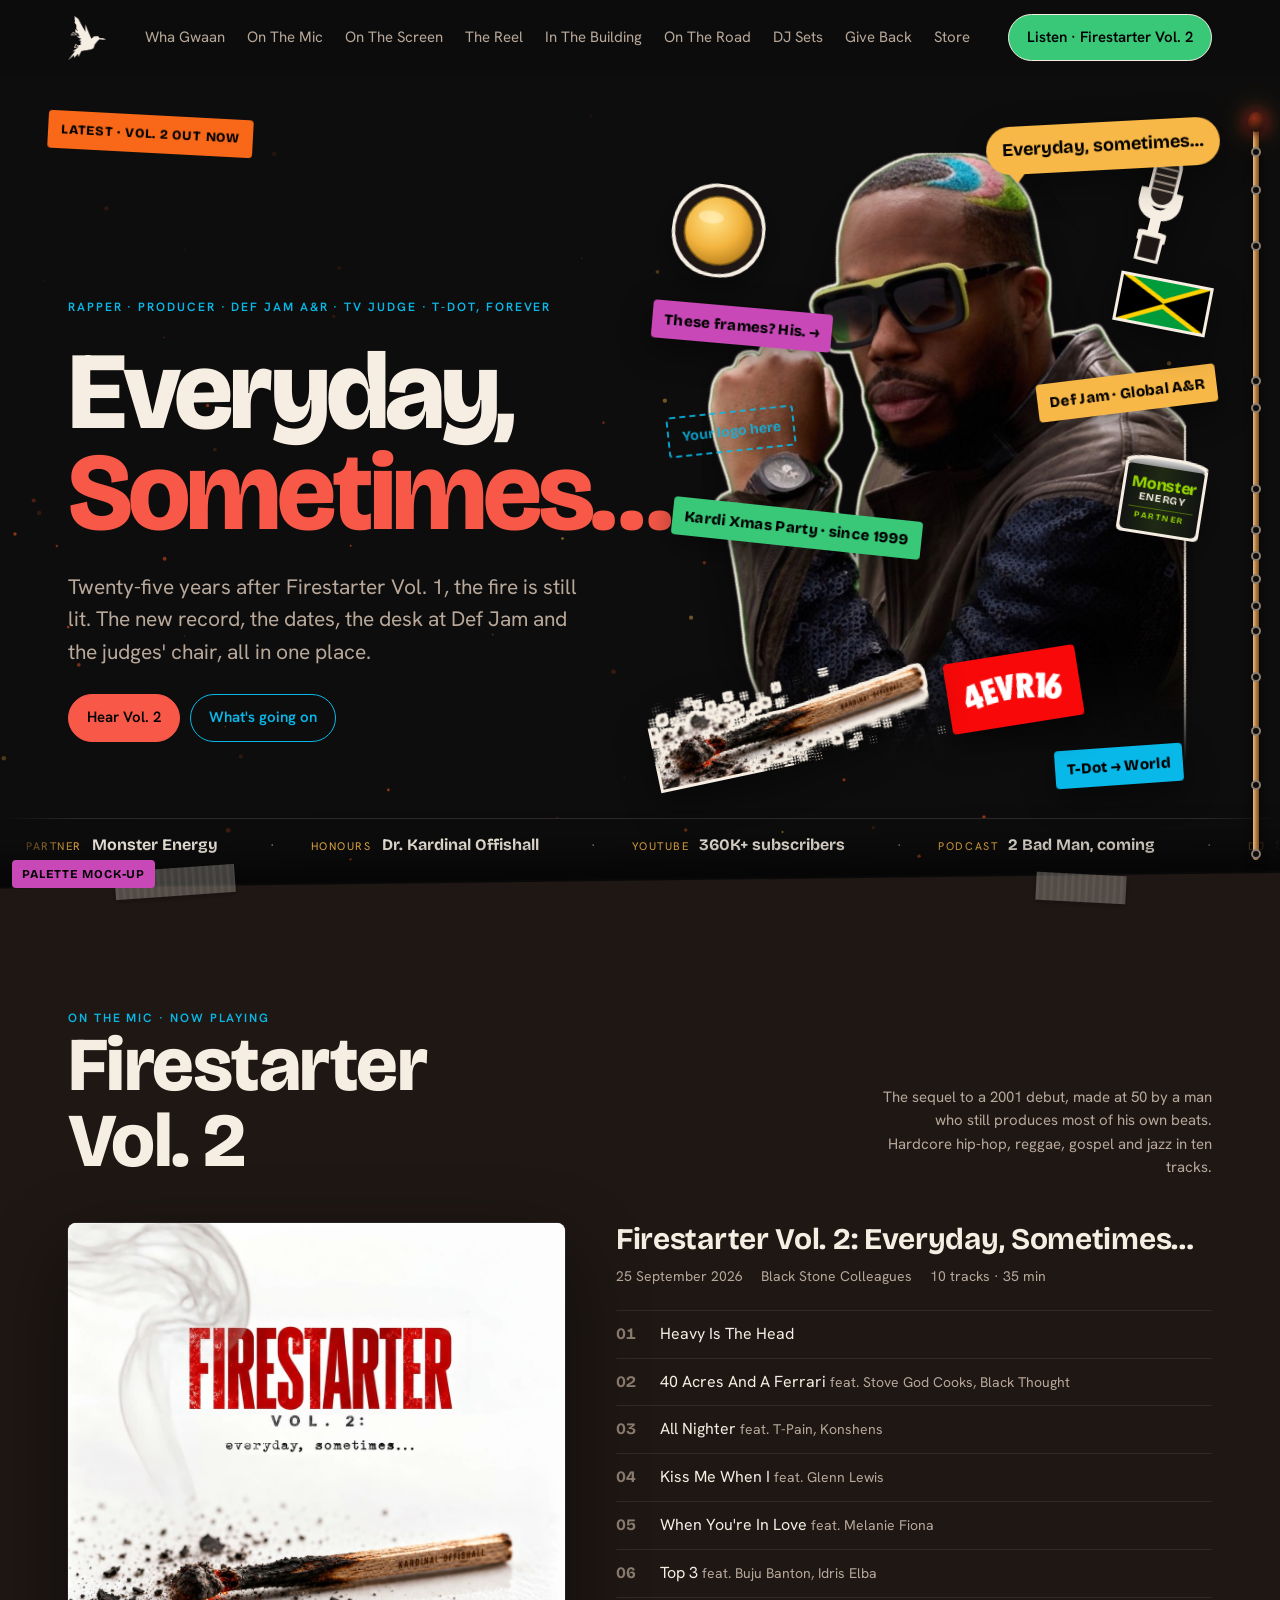
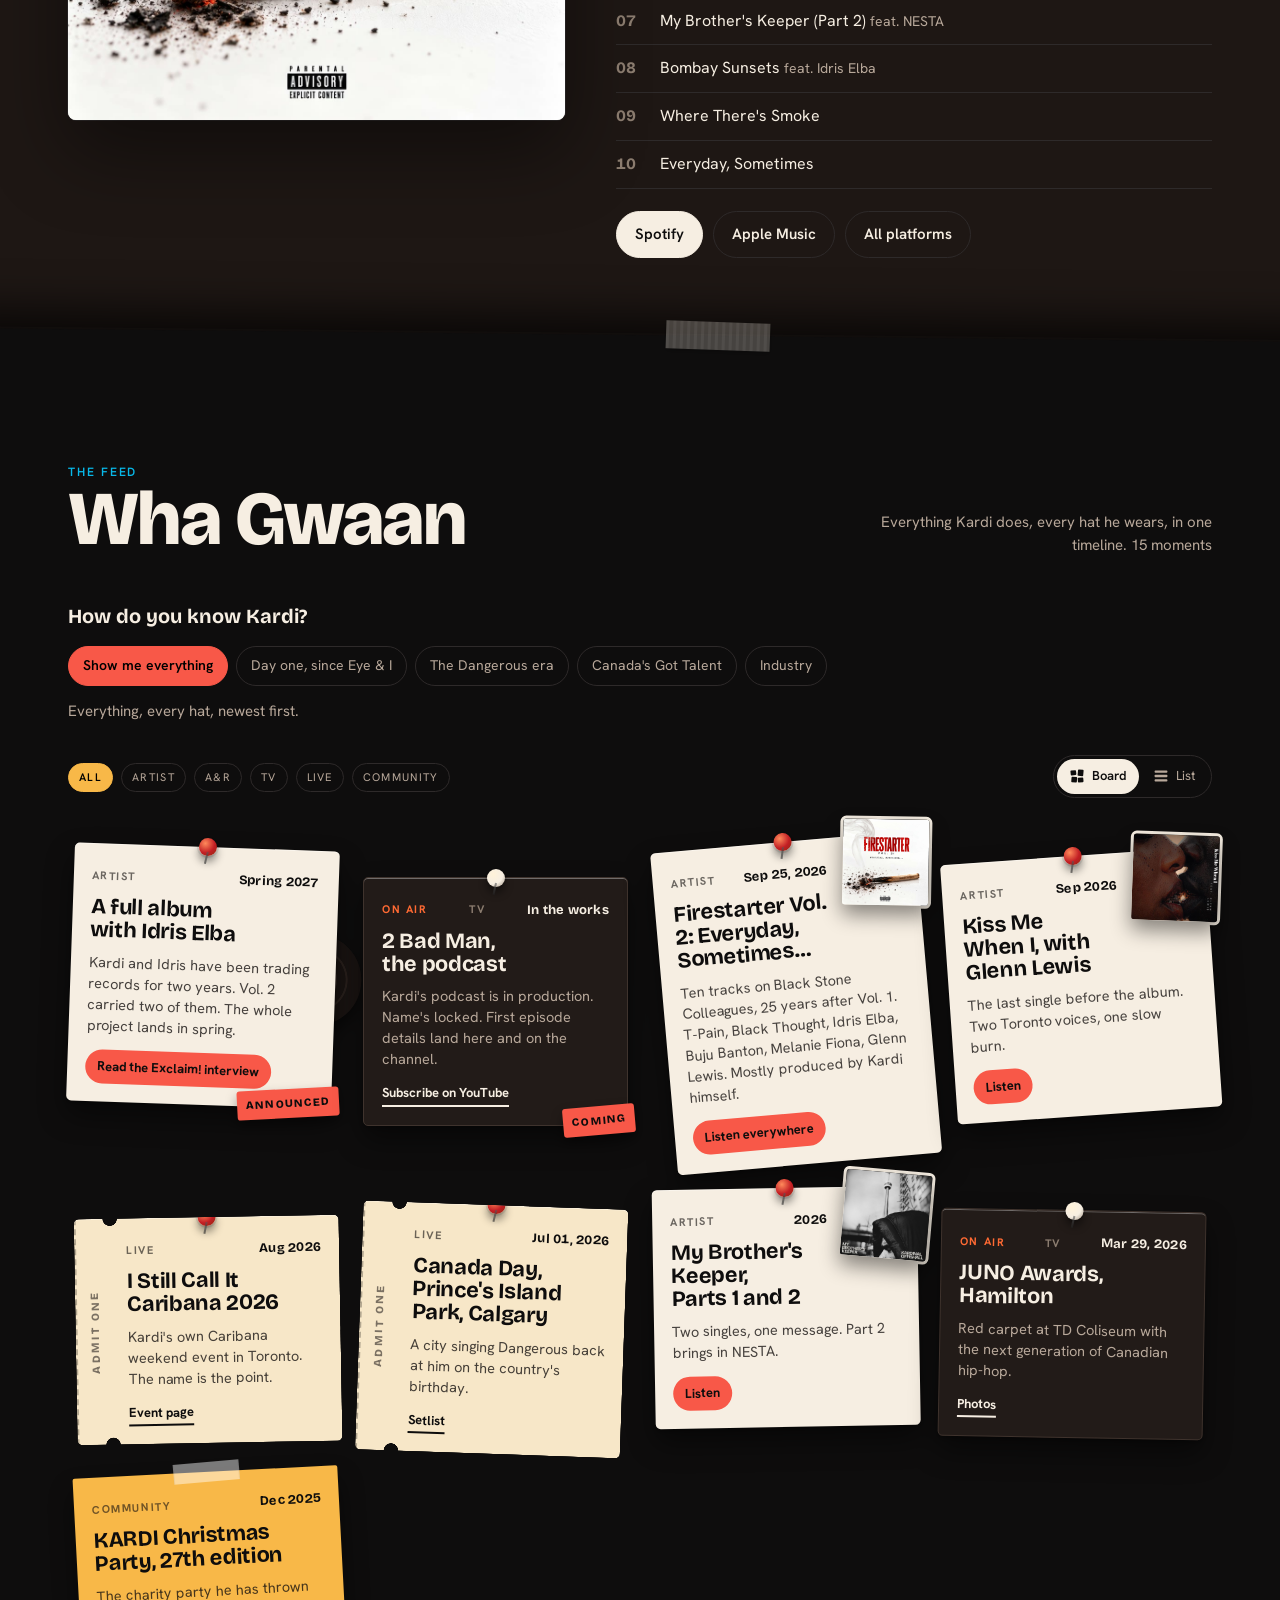
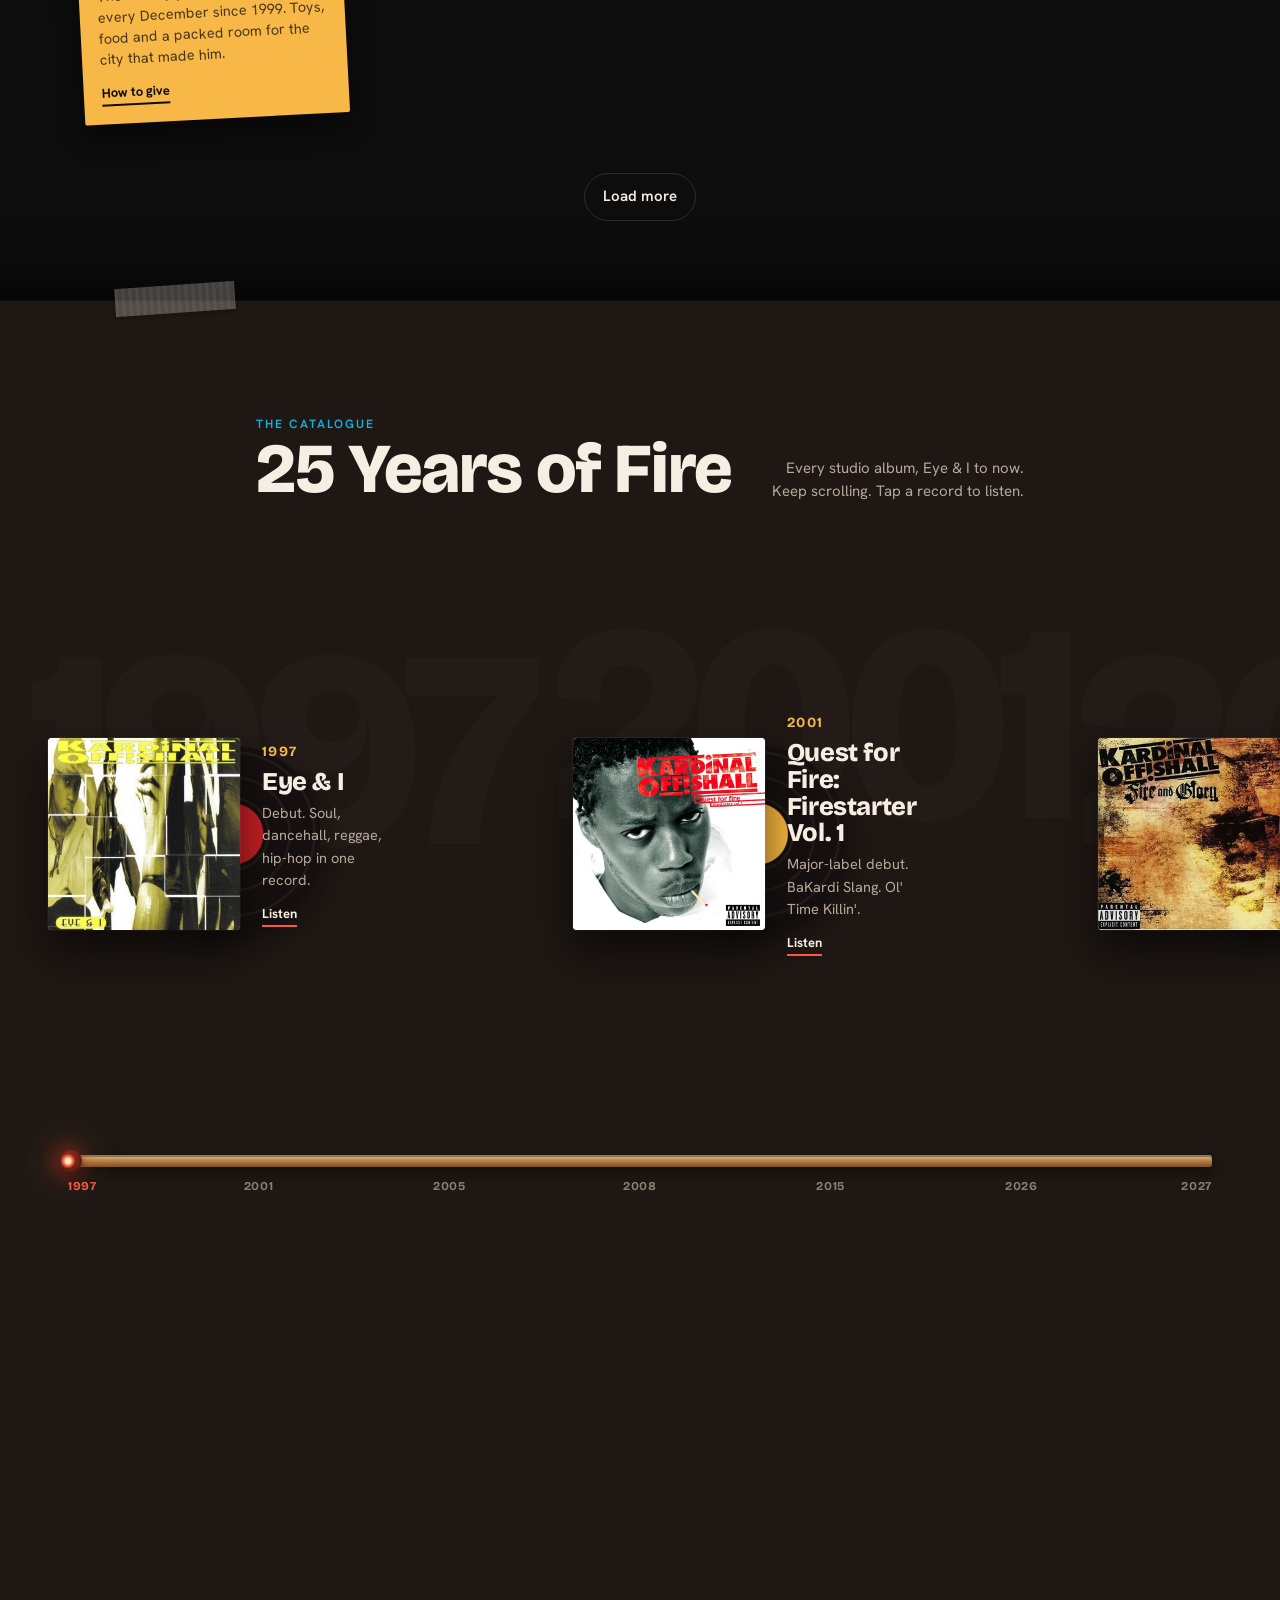
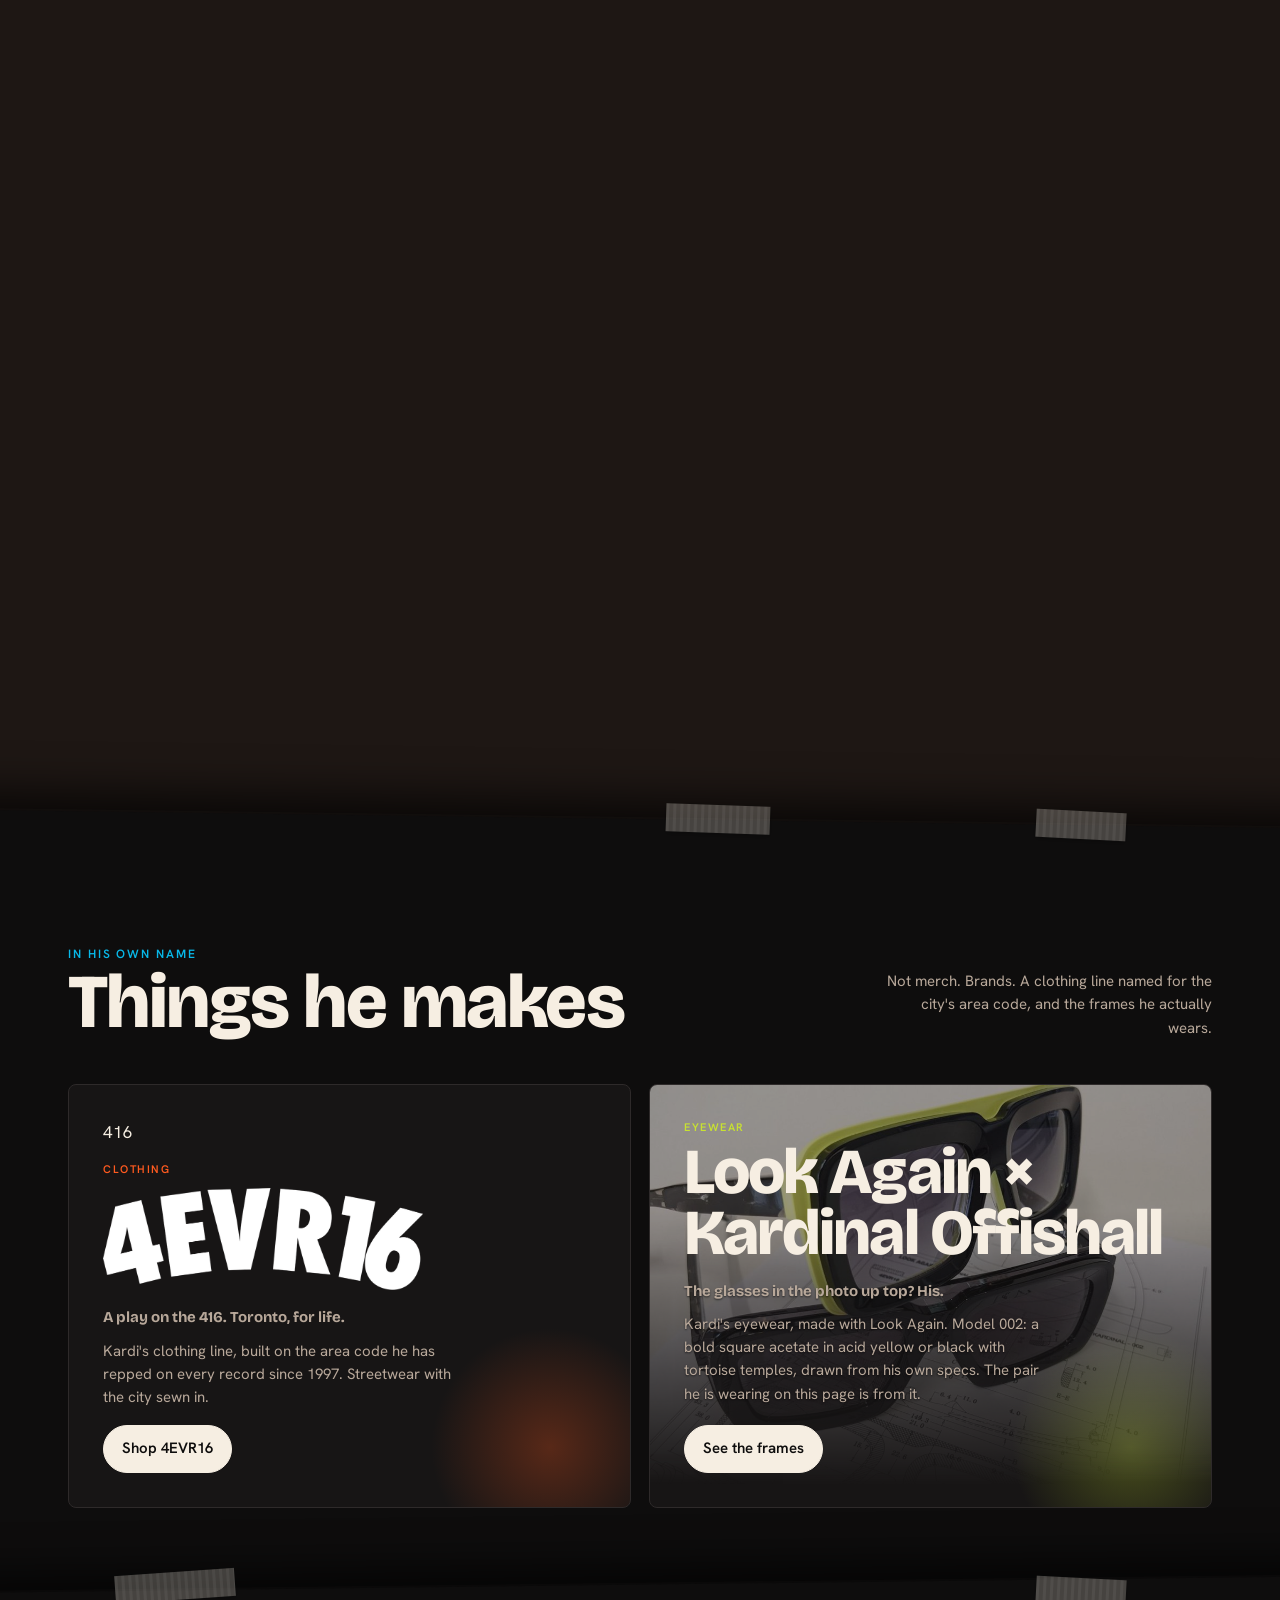
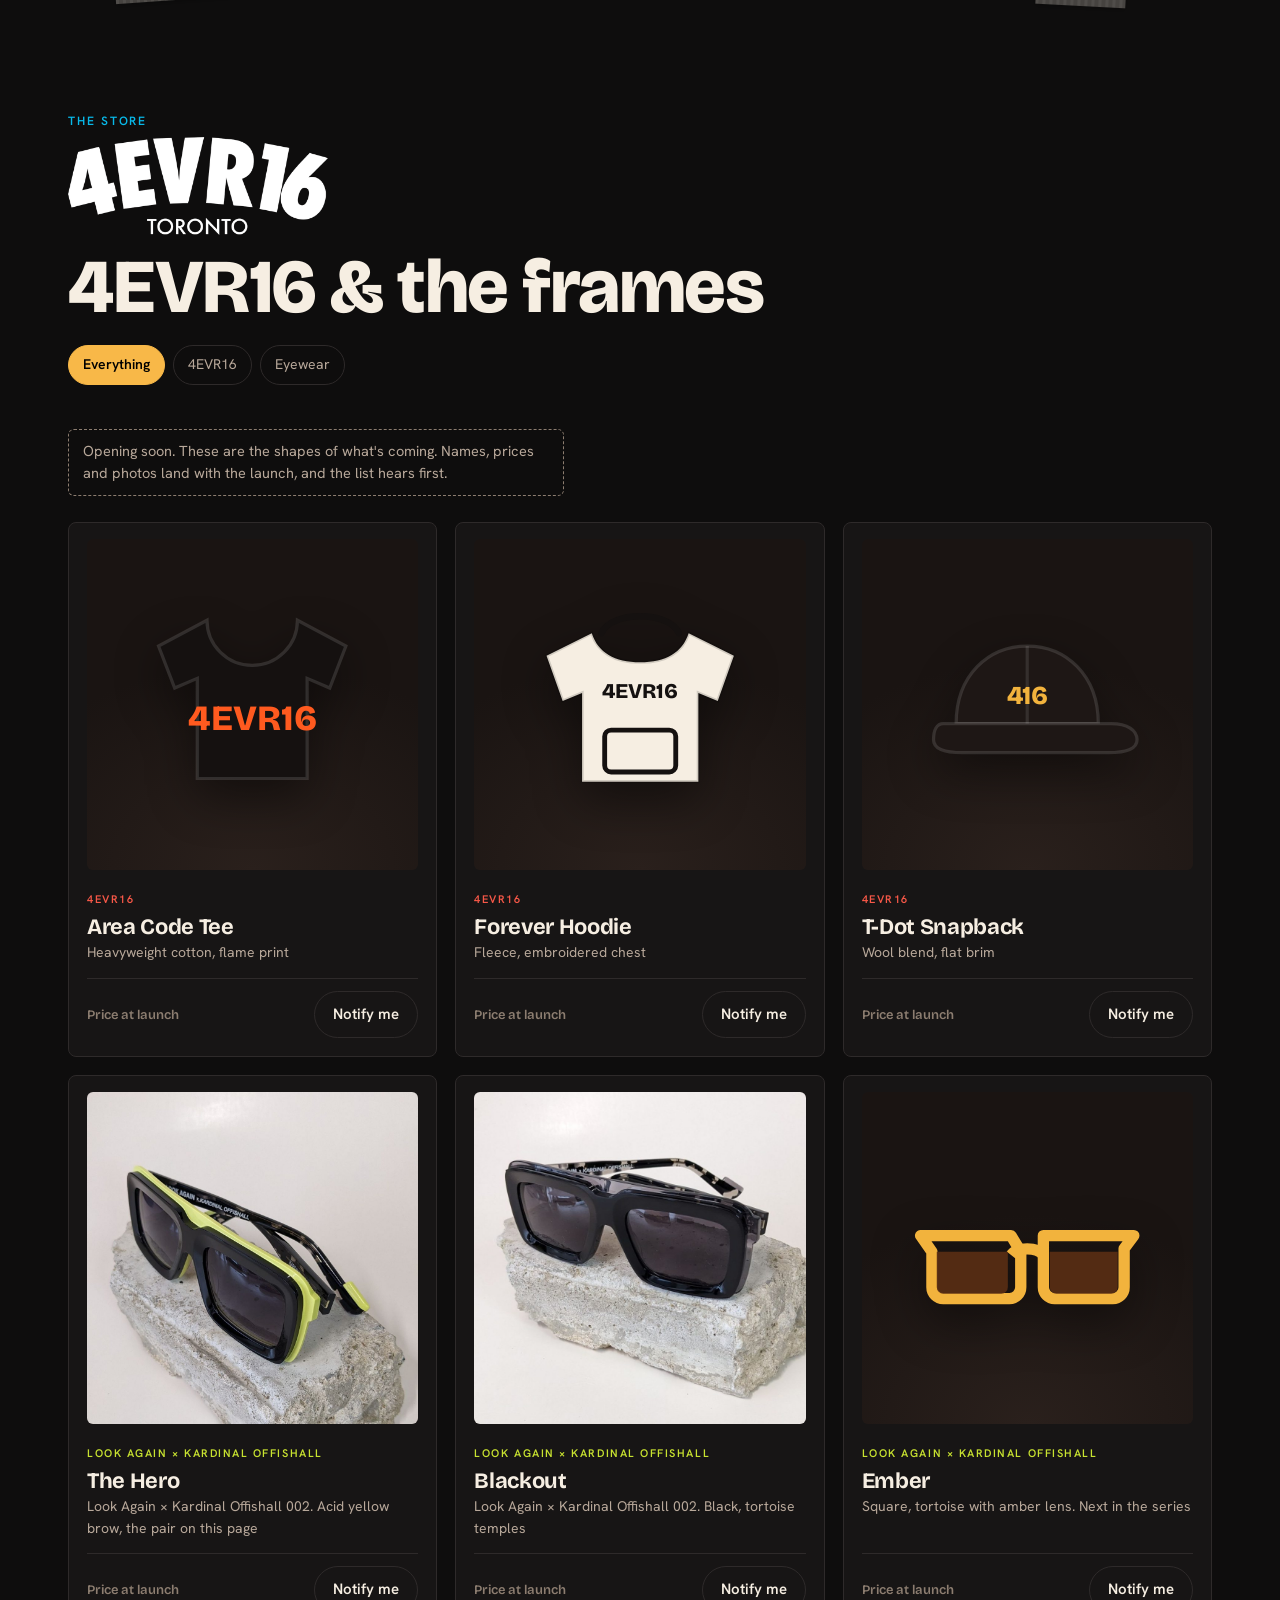
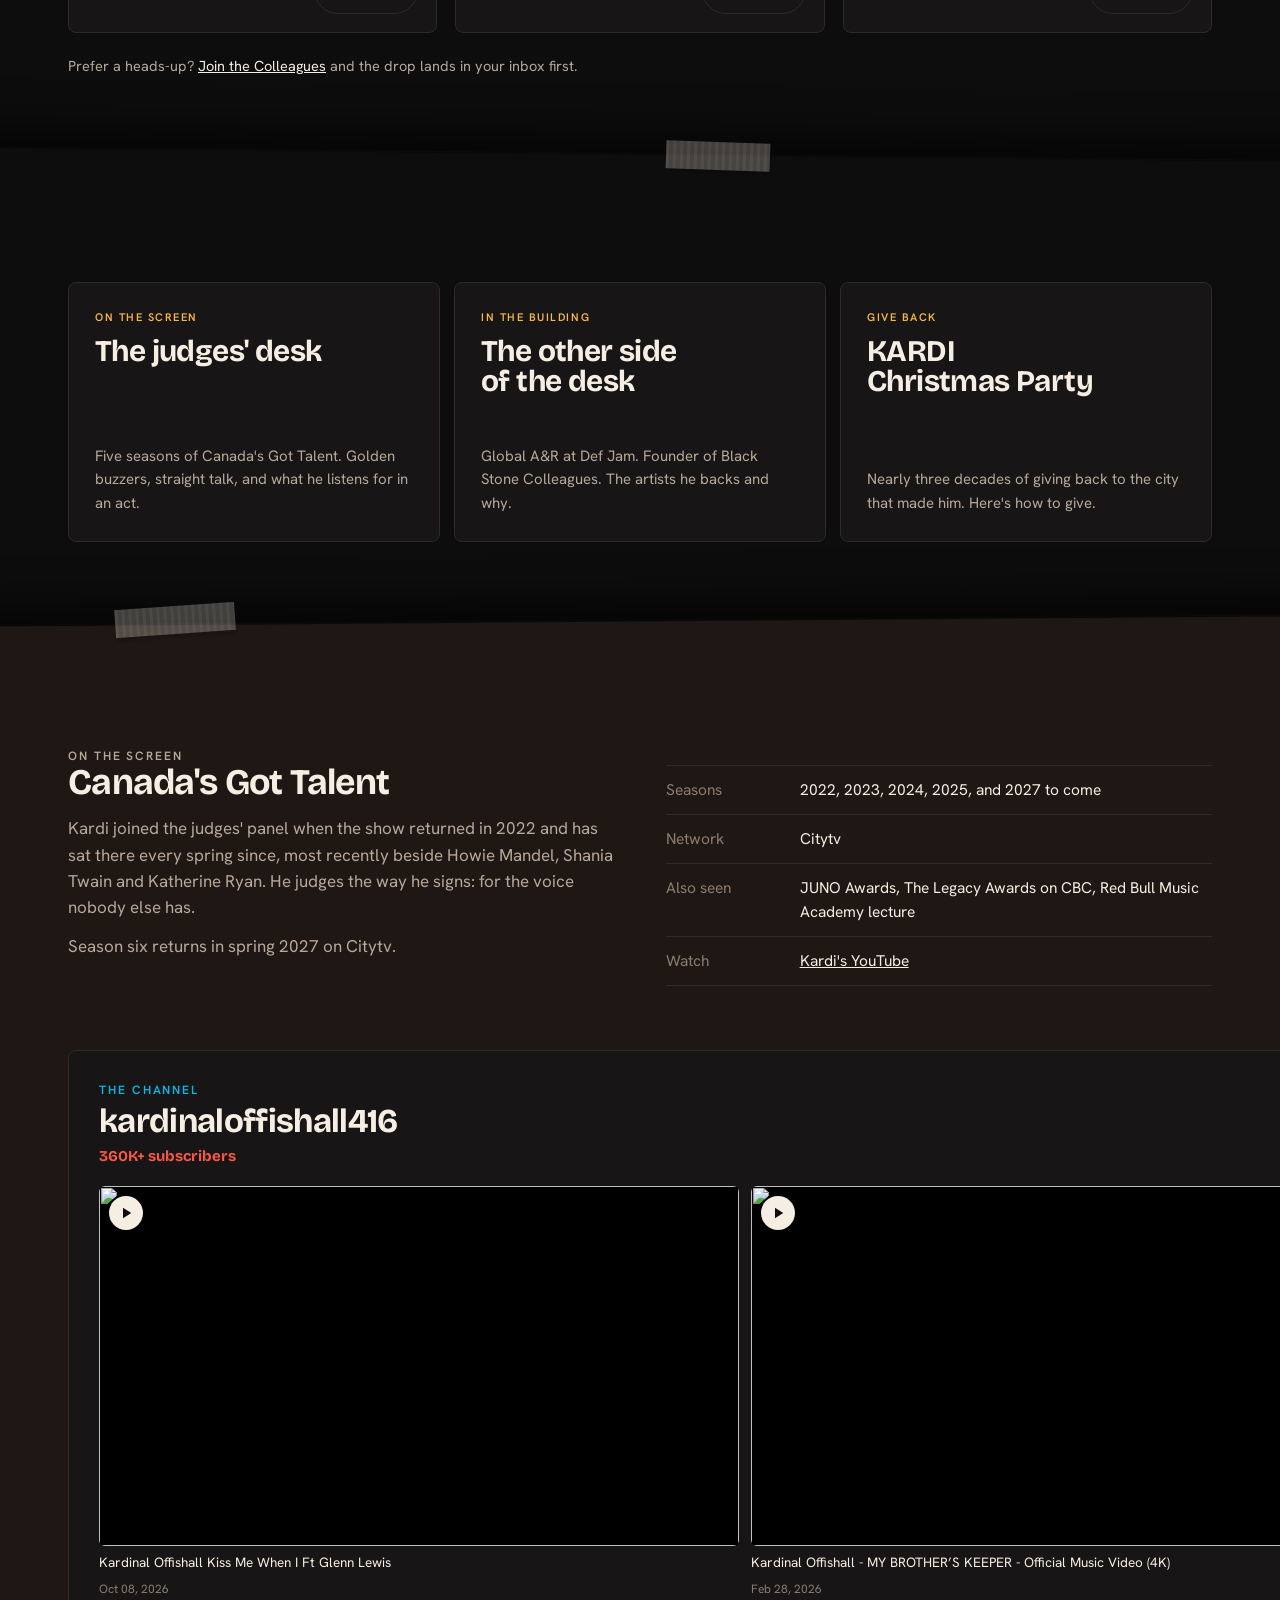
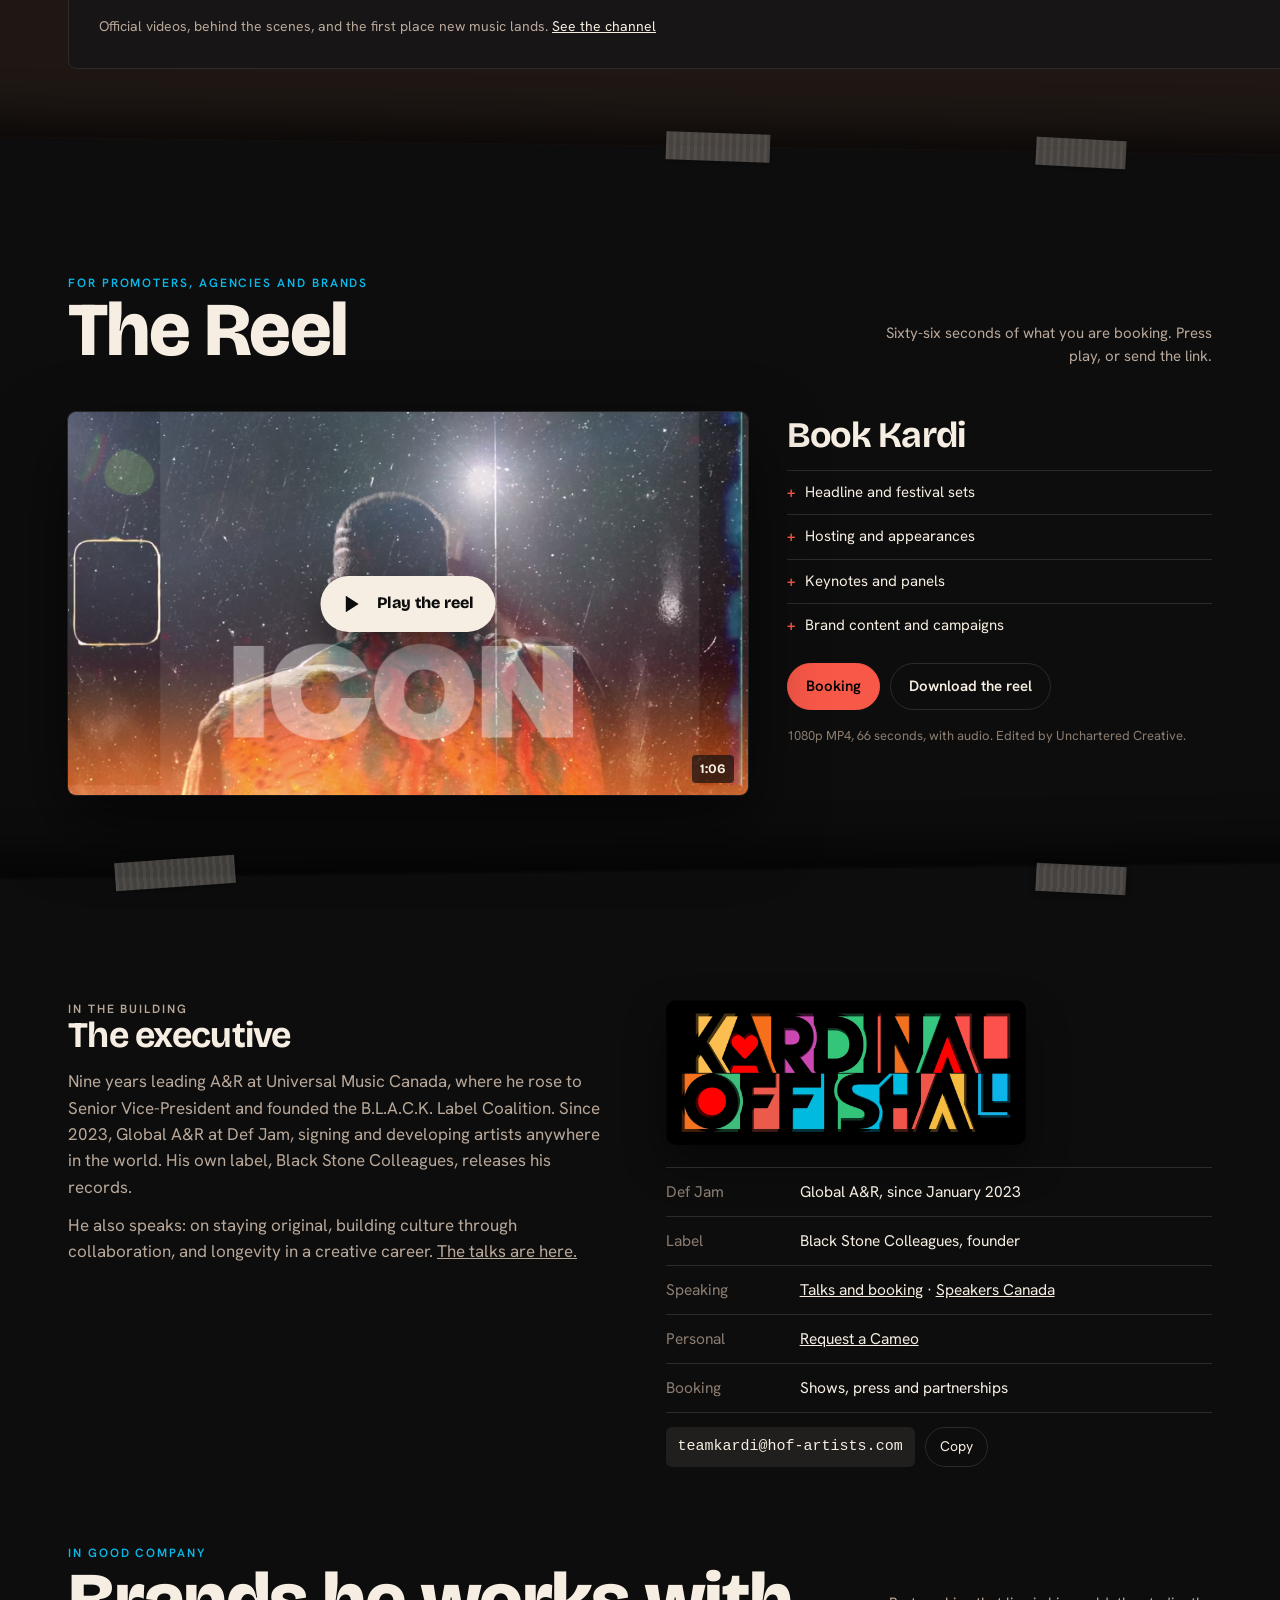
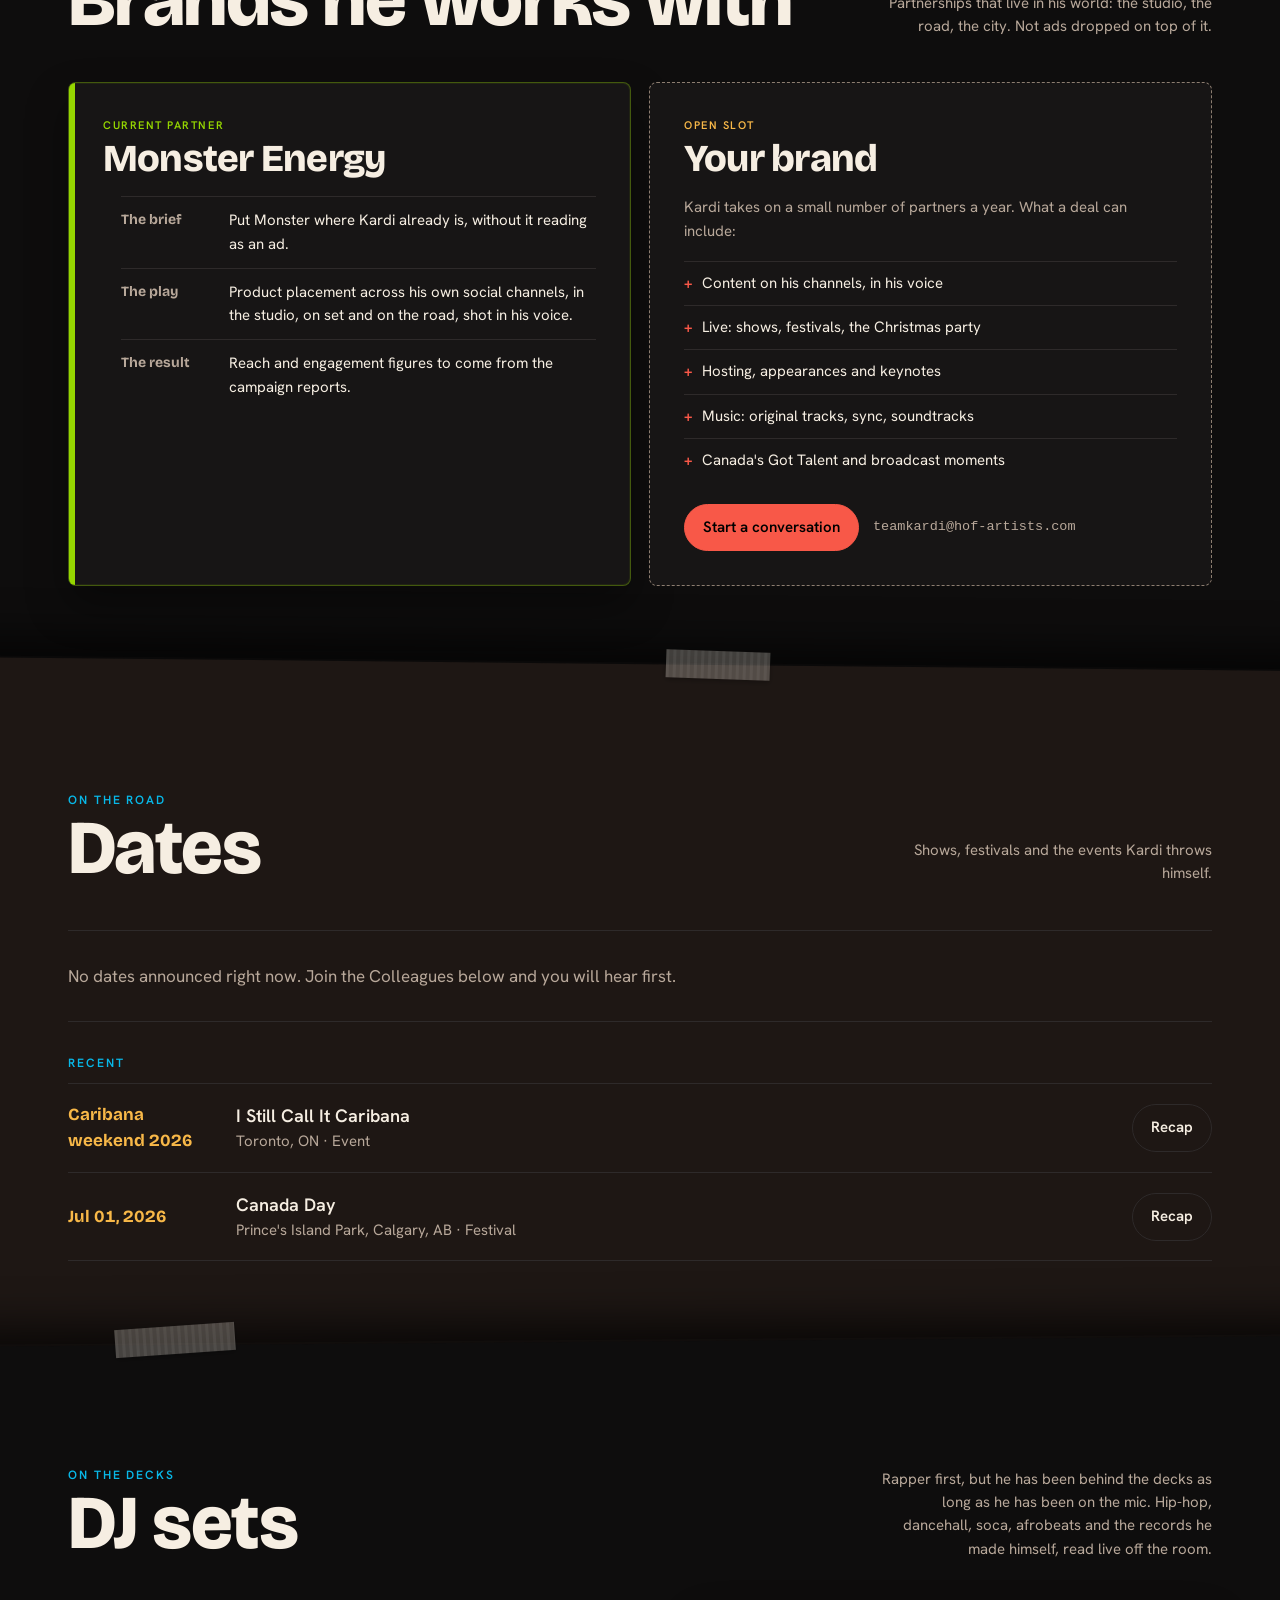
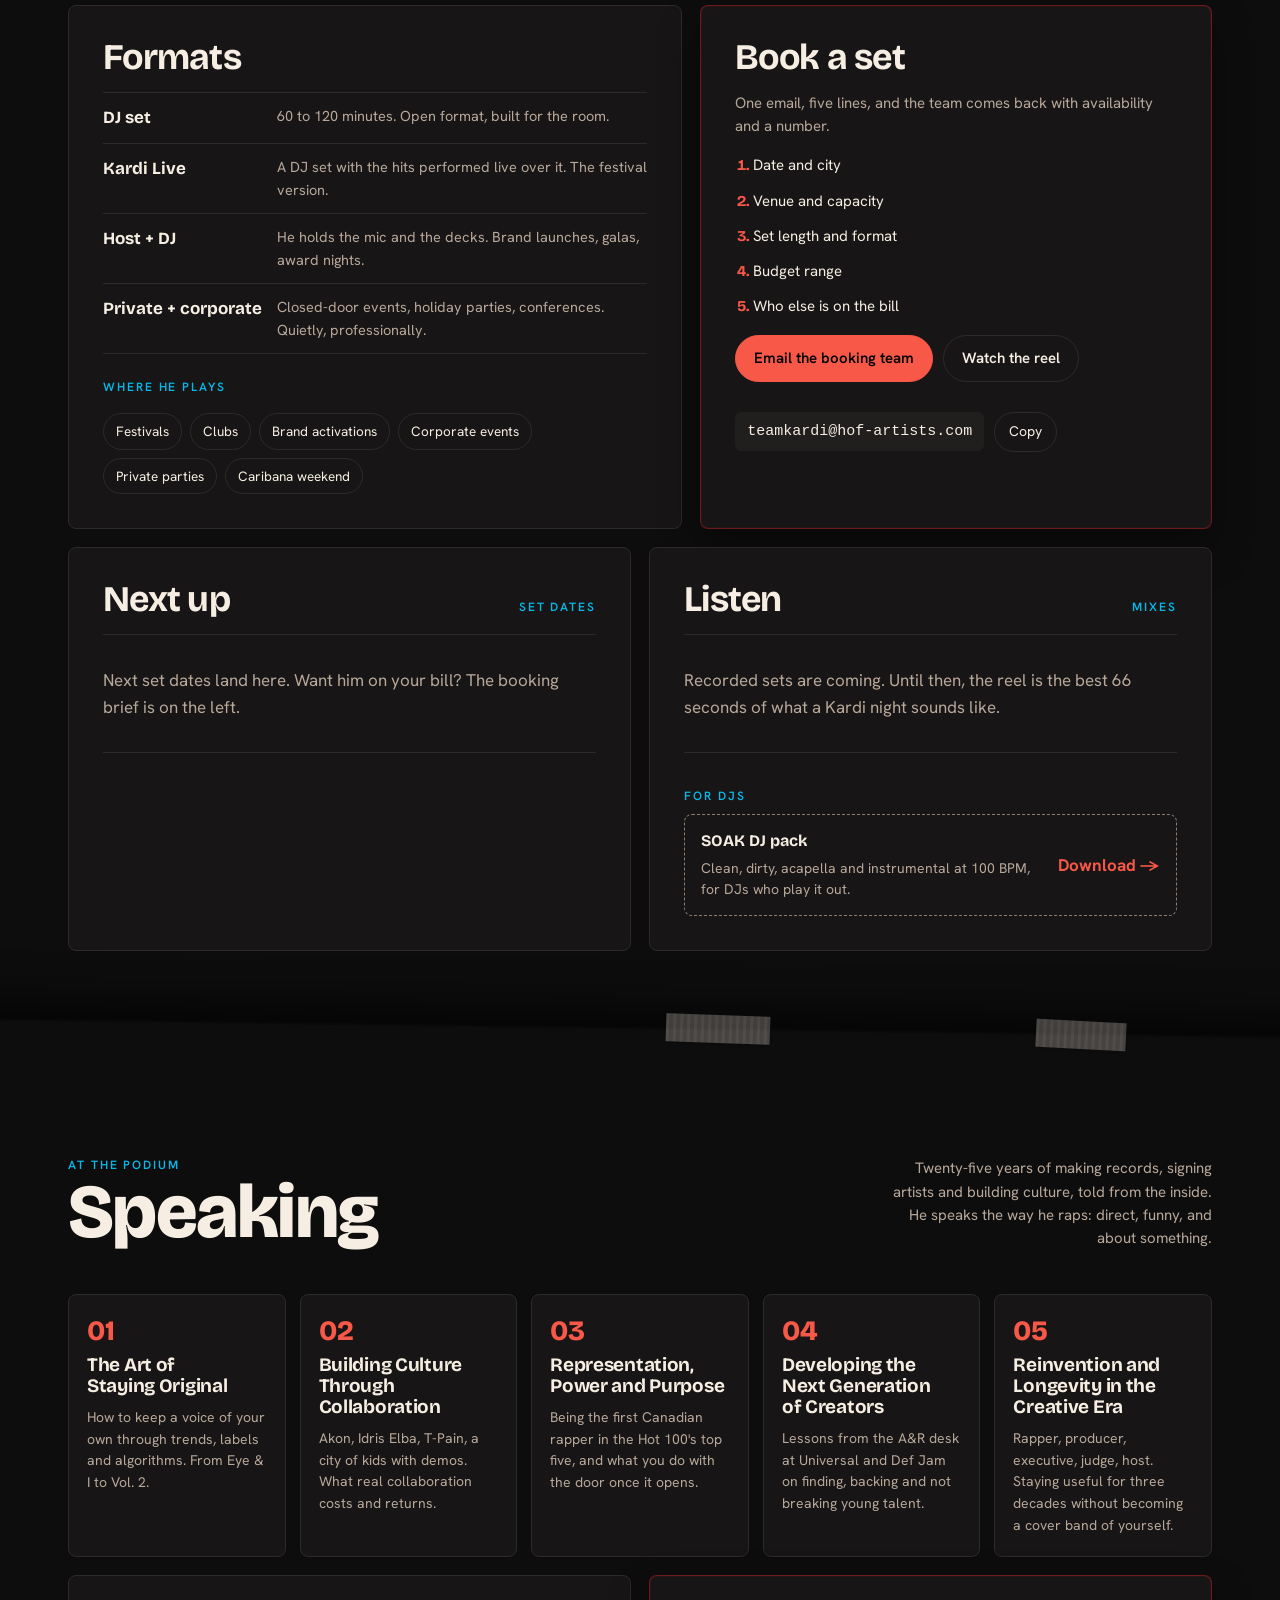
==== commit f9e4520d: "Spell the clothing line 4EVR16 everywhere it is read Co-Authored-By: Claude Fable 5.1 <noreply@anthr" ====
--- a/mock/hero-blocks.html
+++ b/mock/hero-blocks.html
@@ -135,7 +135,7 @@
               <span class="can-top"></span><span class="can-body"><b>Monster</b><i>Energy</i><em>Partner</em></span>
             </a>
             <a class="stk stk-slot" href="#partners" style="--r:-6deg;--depth:0.5">Your logo here</a>
-            <a class="stk stk-416" href="#store" aria-label="4ever16, his clothing line" style="--r:-9deg;--depth:0.65"><img src="assets/4ever16-logo.png" alt="" width="900" height="287" draggable="false"></a>
+            <a class="stk stk-416" href="#store" aria-label="4EVR16, his clothing line" style="--r:-9deg;--depth:0.65"><img src="assets/4ever16-logo.png" alt="" width="900" height="287" draggable="false"></a>
             <a class="stk stk-text stk-frames" href="#store" aria-label="The frames he is wearing are his own eyewear" style="--r:5deg;--depth:0.9">These frames? His. →</a>
             <a class="bubble" href="#wha-gwaan" id="bubble" style="--r:-3deg;--depth:1.1"><span id="bubble-text">Wha gwaan?</span></a>
           </div>
@@ -245,7 +245,7 @@
       </div>
     </section>
 
-    <!-- ================= IN HIS OWN NAME: 4ever16 + eyewear ================= -->
+    <!-- ================= IN HIS OWN NAME: 4EVR16 + eyewear ================= -->
     <section class="section" id="goods" aria-labelledby="goods-head">
       <div class="wrap">
         <div class="section-head reveal">
@@ -265,12 +265,12 @@
         <div class="section-head reveal">
           <div>
             <p class="eyebrow">The Store</p>
-            <img class="store-mark" src="assets/4ever16-toronto.png" alt="4ever16 Toronto" width="900" height="340" loading="lazy">
-            <h2 id="store-head">4ever16 &amp; the frames</h2>
+            <img class="store-mark" src="assets/4ever16-toronto.png" alt="4EVR16 Toronto" width="900" height="340" loading="lazy">
+            <h2 id="store-head">4EVR16 &amp; the frames</h2>
           </div>
           <div class="chips store-filters" role="group" aria-label="Filter the store">
             <button class="chip sf" data-brand="all" aria-pressed="true">Everything</button>
-            <button class="chip sf" data-brand="4ever16" aria-pressed="false">4ever16</button>
+            <button class="chip sf" data-brand="4ever16" aria-pressed="false">4EVR16</button>
             <button class="chip sf" data-brand="eyewear" aria-pressed="false">Eyewear</button>
           </div>
         </div>
